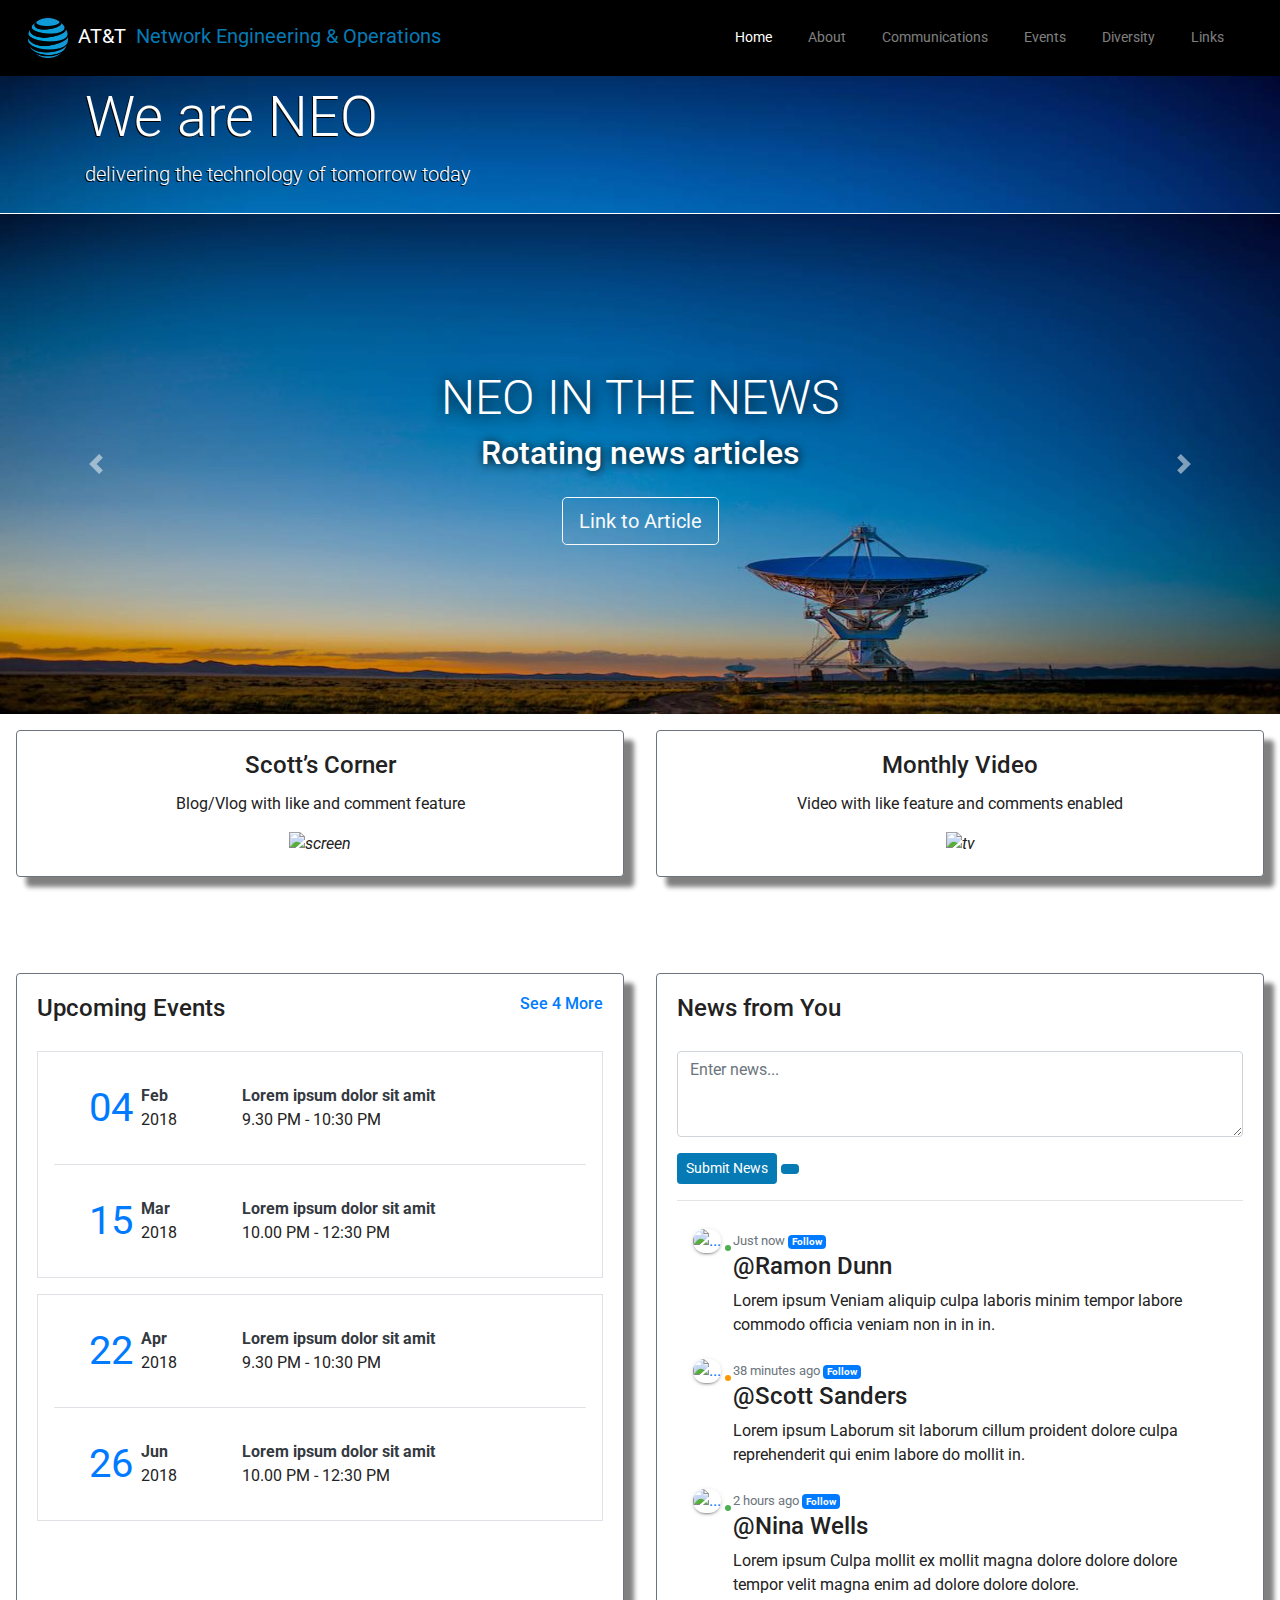
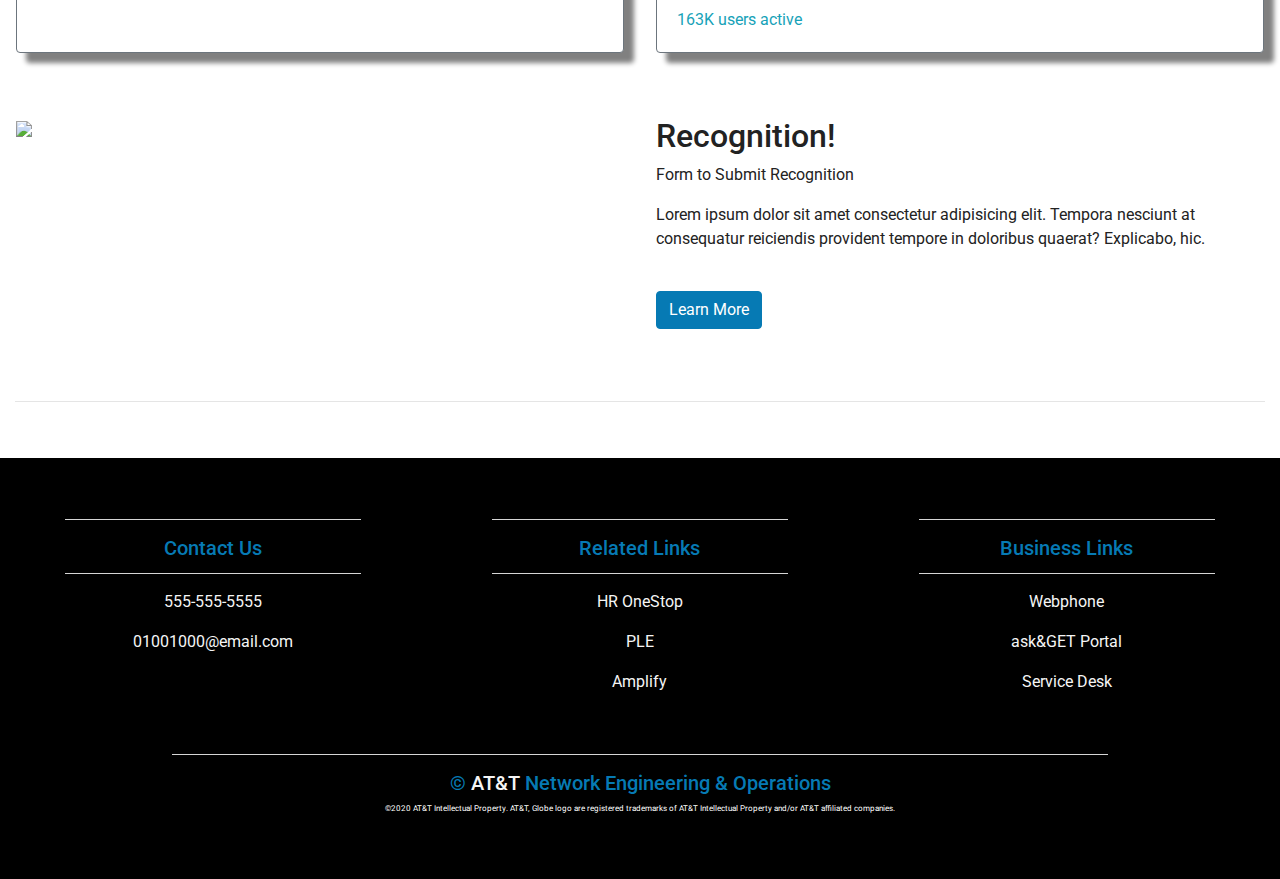
==== index.html @ b3b74c5e "added discliamer" ====
<!DOCTYPE html>
<html lang="en">
  <head>
    <meta charset="utf-8" />
    <meta name="viewport" content="width=device-width, initial-scale=1" />
    <title>AT&T NEO</title>
    <link
      rel="stylesheet"
      href="https://maxcdn.bootstrapcdn.com/bootstrap/4.0.0/css/bootstrap.min.css"
    />
    <script src="https://ajax.googleapis.com/ajax/libs/jquery/3.3.1/jquery.min.js"></script>
    <script src="https://cdnjs.cloudflare.com/ajax/libs/popper.js/1.12.9/umd/popper.min.js"></script>
    <script src="https://maxcdn.bootstrapcdn.com/bootstrap/4.0.0/js/bootstrap.min.js"></script>
    <script src="https://use.fontawesome.com/releases/v5.0.8/js/all.js"></script>
    <link href="style.css" rel="stylesheet" />
    <link rel="shortcut icon" href="img/attLogo.png" type="image/png" />
  </head>

  <body>
    <!-- Navigation -->
    <nav class="navbar navbar-expand-md navbar-dark navbar-default sticky-top">
      <div class="container-fluid">
        <a href="#" class="navbar-brand"
          ><img src="img/attLogo.png" width="40"
        /><span class="brand-name">AT&T</span><span class="navbar-header">Network Engineering & Operations</span></a>
        <button
          class="navbar-toggler"
          type="button"
          data-toggle="collapse"
          data-target="#navbarResponsive"
        >
          <span class="navbar-toggler-icon"></span>
        </button>
        <div class="collapse navbar-collapse" id="navbarResponsive">
          <ul class="navbar-nav ml-auto">
            <li class="nav-item active">
              <a class="nav-link" href="#">Home</a>
            </li>
            <li class="nav-item">
              <a class="nav-link" href="#">About</a>
            </li>
            <li class="nav-item">
              <a class="nav-link" href="#">Communications</a>
            </li>
            <li class="nav-item">
              <a class="nav-link" href="#">Events</a>
            </li>
            <li class="nav-item">
              <a class="nav-link" href="#">Diversity</a>
            </li>
            <li class="nav-item">
              <a class="nav-link" href="#">Links</a>
            </li>
          </ul>
        </div>
      </div>
    </nav>

    <!-- Jumbotron -->
    <div class="jumbotron header-main">
      <div class="container container-fluid">
        <h1 class="display-4 text-left">We are NEO</h1>
        <p class="lead text-left">delivering the technology of tomorrow today</p>
      </div>
    </div>

    <!--- Image Slider -->
    <div id="slides" class="carousel slide" data-ride="carousel">
      <div class="carousel-inner">
        <div class="carousel-item active">
          <img src="img/radio.jpeg" />
          <div class="carousel-caption">
            <h1 class="display-2">NEO in the News</h1>
            <h3>Rotating news articles</h3>
            <button type="button" class="btn btn-outline-light btn-lg">
              Link to Article
            </button>
          </div>
        </div>
        <div class="carousel-item">
          <img src="img/windGen.jpg" />
          <div class="carousel-caption">
            <h1 class="display-2">NEO in the News</h1>
            <h3>Rotating news articles</h3>
            <button type="button" class="btn btn-primary btn-lg">
              Link to Article
            </button>
          </div>
        </div>
        <div class="carousel-item">
          <img src="img/fiber.jpg" />
          <div class="carousel-caption">
            <h1 class="display-2">NEO in the News</h1>
            <h3>Rotating news articles</h3>
            <button type="button" class="btn btn-primary btn-lg">
              Link to Article
            </button>
          </div>
        </div>
        <div class="carousel-item">
          <img src="img/telcoPole.jpg" />
          <div class="carousel-caption">
            <h1 class="display-2">NEO in the News</h1>
            <h3>Rotating news articles</h3>
            <button type="button" class="btn btn-primary btn-lg">
              Link to Article
            </button>
          </div>
        </div>
      </div>
      <a class="carousel-control-prev" href="#slides" role="button" data-slide="prev">
        <span class="carousel-control-prev-icon" aria-hidden="true"></span>
        <span class="sr-only">Previous</span>
      </a>
      <a class="carousel-control-next" href="#slides" role="button" data-slide="next">
        <span class="carousel-control-next-icon" aria-hidden="true"></span>
        <span class="sr-only">Next</span>
      </a>
    </div>

    <!--- Two Column Section Scott/ Video-->
    <div class="container-fluid padding">
      <div class="row padding text-center">
        <div class="col-lg-6 ">
          <div class="card border-secondary">
            <div class="card-body">
              <h4 class="card-title">Scott’s Corner</h4>
              <p class="card-text">
                Blog/Vlog with like and comment feature
              </p>
              <i data-toggle="modal" data-target="#exampleModalScrollable"><img class="current_program"
                src="img/current_program.png" alt="screen" 
                ></i>
            </div>
          </div>

            <!-- Modal -->
            <div class="modal" id="exampleModalScrollable" tabindex="-1" role="dialog" aria-labelledby="exampleModalScrollableLabel" aria-hidden="true">
              <div class="modal-dialog modal-dialog-scrollable" role="document">
                <div class="modal-content">
                  <div class="modal-header">
                    <h5 class="modal-title" id="exampleModalCenteredLabel">Scott’s Corner</h5>
                    <button type="button" class="close" data-dismiss="modal" aria-label="Close">
                    <span aria-hidden="true">×</span>
                    </button>
                  </div>
                <div class="modal-body">
                  <div class="card">
                    <div class="card-body">
                      <h4 class="card-title">6/1/2020</h4>
                      <div class="embed-responsive embed-responsive-16by9">
                      <iframe class="embed-responsive-item" src="//www.youtube.com/embed/lqSwtr-R9wM" allowfullscreen></iframe>
                     </div>
                      <p class="card-text">Lorem ipsum dolor sit amet, consectetur adipisicing elit. Magnam, totam.</p>
                      <div class="modal-footer">
                        <i class="far fa-thumbs-up"></i>
                        <i class="far fa-comment"></i>
                        <span>Comments</span>
                      </div>
                    </div>
                  </div>
                  <br>
                  <div class="card">
                    <div class="card-body">
                      <h4 class="card-title">5/1/2020</h4>
                      <div class="embed-responsive embed-responsive-16by9">
                        <iframe class="embed-responsive-item" src="//www.youtube.com/embed/9Ql4ukyWkZU" allowfullscreen></iframe>
                      </div>
                        <p class="card-text">Lorem ipsum dolor sit amet, consectetur adipisicing elit. Magnam, totam.</p>
                      <div class="modal-footer">
                        <i class="far fa-thumbs-up"></i>
                        <i class="far fa-comment"></i>
                        <span>Comments</span>
                      </div>
                    </div>
                  </div>
                  <br>
                  <div class="card">
                    <div class="card-body">
                      <h4 class="card-title">4/1/2020</h4>
                      <div class="embed-responsive embed-responsive-16by9">
                        <iframe class="embed-responsive-item" src="//www.youtube.com/embed/0IaFMdt8-wA" allowfullscreen></iframe>
                      </div>
                      <p class="card-text">Lorem ipsum dolor sit amet, consectetur adipisicing elit. Magnam, totam.</p>
                      <div class="modal-footer">
                        <i class="far fa-thumbs-up"></i>
                        <i class="far fa-comment"></i>
                        <span>Comments</span>
                      </div>
                    </div>
                  </div>
                </div>
                <div class="modal-footer">
                  <i class="fas fa-archive"></i>
                  <span>archive</span>
                  <i class="far fa-window-close" data-dismiss="modal"></i>
                  <span>close</span>
                </div>
              </div>
            </div>
          </div>
        </div>

        <div class="col-lg-6 ">
          <div class="card border-secondary">
            <div class="card-body">
              <h4 class="card-title">Monthly Video</h4>
              <p class="card-text">
                Video with like feature and comments enabled
              </p>
              <i data-toggle="modal" data-target="#exampleModal"><img   class="watch-tv" src="img/Watch_on_tv_icon.png" alt="tv"></i>
            </div>
          </div>

          <!-- Modal -->
          <div class="modal" id="exampleModal" tabindex="-1" role="dialog" aria-labelledby="exampleModalLabel" aria-hidden="true">
            <div class="modal-dialog" role="document">
              <div class="modal-content">
                  <div class="modal-header">
                    <h5 class="modal-title" id="exampleModalLabel">Monthly Video</h5>
                    <button type="button" class="close" data-dismiss="modal" aria-label="Close">
                      <span aria-hidden="true">×</span>
                    </button>
                  </div>
                  <div class="modal-body">
                    <div class="card">
                      <div class="card-body">
                        <h4 class="card-title">6/1/2020</h4>
                        <div class="embed-responsive embed-responsive-16by9">
                            <iframe class="embed-responsive-item" src="//www.youtube.com/embed/0IaFMdt8-wA" allowfullscreen></iframe>
                        </div>
                          <p class="card-text">Lorem ipsum dolor sit amet, consectetur adipisicing elit. Magnam, totam.</p>
                        <div class="modal-footer">
                            <i class="far fa-thumbs-up"></i>
                            <i class="far fa-comment"></i>
                            <span>Comments</span>
                        </div>
                      </div>
                    </div>
                  </div>
                  <div class="modal-footer">
                    <i class="fas fa-archive"></i>
                    <span>archive</span>
                    <i class="far fa-window-close"  data-dismiss="modal"></i>
                    <span>close</span>
                  </div>
                </div>
              </div>
            </div>
          </div>
        </div>
    </div>

    <!-- Two Column Section Events/ News  -->
    <div class="container-fluid padding">
      <div class="row ">

        <div class="col-md-6 grid-margin-md stretch-card d-flex_">
            <div class="card border-secondary h-100">
              <div class="card-body">
                <div class="d-flex justify-content-between mb-3">
                    <h4 class="card-title">Upcoming Events</h4>
                    <h6><a href="#" class="text-primary">See 4 More</a></h6>
                </div>
                <div class="border p-3 mb-3">
                  <div class="border-bottom pb-3">
                    <div class="row">
                        <div class="col-sm-4 border-right-lg border-right-md-0">
                          <div class="d-flex justify-content-center align-items-center">
                            <h1 class="mb-0 mr-2 text-primary font-weight-normal">04</h1>
                              <div>
                                <p class="font-weight-bold mb-0 text-dark">Feb</p>
                                <p class="mb-0">2018</p>
                              </div>
                          </div>
                        </div>
                        <div class="col-sm-8 pl-3">
                          <p class="text-dark font-weight-bold mb-0">Lorem ipsum dolor sit amit</p>
                          <p class="mb-0">9.30 PM - 10:30 PM</p>
                        </div>
                      </div>
                  </div>
                  <div class="pt-3">
                      <div class="row">
                          <div class="col-sm-4 border-right-lg border-right-md-0">
                            <div class="d-flex justify-content-center align-items-center">
                              <h1 class="mb-0 mr-2 text-primary font-weight-normal">15</h1>
                                <div>
                                  <p class="font-weight-bold mb-0 text-dark">Mar</p>
                                  <p class="mb-0">2018</p>
                                </div>
                            </div>
                          </div>
                          <div class="col-sm-8 pl-3">
                            <p class="text-dark font-weight-bold mb-0">Lorem ipsum dolor sit amit</p>
                            <p class="mb-0">10.00 PM - 12:30 PM</p>
                          </div>
                        </div>
                    </div>

                    
                </div>
                <div class="border p-3">
                  <div class="border-bottom pb-3">
                    <div class="row">
                        <div class="col-sm-4 border-right-lg border-right-md-0">
                          <div class="d-flex justify-content-center align-items-center">
                            <h1 class="mb-0 mr-2 text-primary font-weight-normal">22</h1>
                              <div>
                                <p class="font-weight-bold mb-0 text-dark">Apr</p>
                                <p class="mb-0">2018</p>
                              </div>
                          </div>
                        </div>
                        <div class="col-sm-8 pl-3">
                          <p class="text-dark font-weight-bold mb-0">Lorem ipsum dolor sit amit</p>
                          <p class="mb-0">9.30 PM - 10:30 PM</p>
                        </div>
                      </div>
                  </div>
                  <div class="pt-3">
                      <div class="row">
                          <div class="col-sm-4 border-right-lg border-right-md-0">
                            <div class="d-flex justify-content-center align-items-center">
                              <h1 class="mb-0 mr-2 text-primary font-weight-normal">26</h1>
                                <div>
                                  <p class="font-weight-bold mb-0 text-dark">Jun</p>
                                  <p class="mb-0">2018</p>
                                </div>
                            </div>
                          </div>
                          <div class="col-sm-8 pl-3">
                            <p class="text-dark font-weight-bold mb-0">Lorem ipsum dolor sit amit</p>
                            <p class="mb-0">10.00 PM - 12:30 PM</p>
                          </div>
                        </div>
                    </div>
                </div>
              </div>
            </div>
        </div>

        <div class="col-md-6 grid-margin-md stretch-card d-flex_">
          <div class="card border-secondary h-100">
            <div class="panel-heading">
              
            </div>
            <div class="card-body">
              <div class="d-flex justify-content-between mb-3">
                <h4 class="card-title">News from You</h4>
              </div>
              <div class="form-group">
                <textarea class="form-control" placeholder="Enter news..." rows="3"></textarea>
              </div>
              <a href="javascript:void(0)" class="btn btn-primary btn-sm pull-right waves-effect waves-light">Submit News</a>
              <a href="javascript:void(0)" class="btn btn-primary btn-sm pull-right waves-effect waves-light">
                <i class="fas fa-upload"></i>
                </a>
              <div class="clearfix"></div>
              <hr class="margin-bottom-10">
              <ul class="list-group list-group-dividered list-group-full">
                <li class="list-group-item">
                  <div class="media">
                    <div class="media-left">
                      <a class="avatar avatar-online" href="javascript:void(0)">
                        <img src="https://bootdey.com/img/Content/avatar/avatar1.png" alt="...">
                        <i></i>
                      </a>
                    </div>
                    <div class="media-body">
                      <small class="text-muted pull-right">Just now <span class="badge badge-primary badge-follow">Follow</span></small>
                      <h4 class="media-heading">@Ramon Dunn</h4>
                      
                      <div>Lorem ipsum Veniam aliquip culpa laboris minim tempor labore
                        commodo officia veniam non in in in.</div>
                    </div>
                  </div>
                </li>
                <li class="list-group-item">
                  <div class="media">
                    <div class="media-left">
                      <a class="avatar avatar-busy" href="javascript:void(0)">
                        <img src="https://bootdey.com/img/Content/avatar/avatar2.png" alt="...">
                        <i></i>
                      </a>
                    </div>
                    <div class="media-body">
                      <small class="text-muted pull-right">38 minutes ago <span class="badge badge-primary badge-follow">Follow</span></small>
                      <h4 class="media-heading">@Scott Sanders</h4>
                      <div>Lorem ipsum Laborum sit laborum cillum proident dolore culpa
                        reprehenderit qui enim labore do mollit in.</div>
                    </div>
                  </div>
                </li>
                <li class="list-group-item">
                  <div class="media">
                    <div class="media-left">
                      <a class="avatar avatar-online" href="javascript:void(0)">
                        <img src="https://bootdey.com/img/Content/avatar/avatar3.png" alt="...">
                        <i></i>
                      </a>
                    </div>
                    <div class="media-body">
                      <small class="text-muted pull-right">2 hours ago <span class="badge badge-primary badge-follow">Follow</span></small>
                      <h4 class="media-heading">@Nina Wells</h4>
                      <div>Lorem ipsum Culpa mollit ex mollit magna dolore dolore dolore
                        tempor velit magna enim ad dolore dolore dolore.</div>
                    </div>
                  </div>
                </li>
              </ul>
              <span class="text-info">163K users active</span>
            </div>
          </div>
        </div>
      </div> 
    </div>

    <!--- Two Column Section Recognition -->
    <div class="container-fluid padding">
      <div class="row padding">
        <div class="col-lg-6">
          <img src="img/logo_bg_rec.png" class="img-fluid" />
        </div>
        <div class="col-lg-6">
          <h2>Recognition!</h2>
          <p>
            Form to Submit Recognition
          </p>
          <p>
            Lorem ipsum dolor sit amet consectetur adipisicing elit. Tempora
            nesciunt at consequatur reiciendis provident tempore in doloribus
            quaerat? Explicabo, hic.
          </p>
          <br />
          <a href="#" class="btn btn-primary">Learn More</a>
        </div>
      </div>
      <hr class="my-4">
    </div>

    <!--- Footer -->
    <footer>
      <div class="container-fluid padding">
        <div class="row text-center">
          <div class="col-md-4 ">
            <hr class="light" />
            <h5>Contact Us</h5>
            <hr class="light" />
            <p class="footer-links">555-555-5555</p>
            <p class="footer-links">01001000@email.com</p>
          </div>
          <div class="col-md-4 ">
            <hr class="light" />
            <h5>Related Links</h5>
            <hr class="light" />
            <p class="footer-links">HR OneStop</p>
            <p class="footer-links">PLE</p>
            <p class="footer-links">Amplify</p>
          </div>
          <div class="col-md-4 ">
            <hr class="light" />
            <h5>Business Links</h5>
            <hr class="light" />
            <p class="footer-links">Webphone</p>
            <p class="footer-links">ask&GET Portal</p>
            <p class="footer-links">Service Desk</p>
					</div>
					<div class="col-12">
						<hr class="light">
            <h5>&copy; <span class="footer-links">AT&T</span> Network Engineering & Operations</h5>
            <p class="disclaimer">&copy;2020 AT&T Intellectual Property. AT&T, Globe logo are registered trademarks of AT&T Intellectual Property and/or AT&T affiliated companies.</p>
					</div>
        </hr>
      </div>
    </footer>
  </body>
</html>
---- style.css ----
/* closest font to clearveiwATT */
@import url("https://fonts.googleapis.com/css2?family=Roboto:wght@400;500;700");

html,
body {
  height: 100%;
  width: 100%;
  font-family: "Roboto", Verdana, Geneva, Tahoma, sans-serif;
  color: #222222;
}

/* navbar style */
.navbar {
  padding: 0.8rem;
}

.navbar-nav li {
  padding-right: 20px;
}
.nav-link {
  font-size: 0.9em !important;
}

.brand-name {
  padding-left: 10px;
}

.navbar-header {
  color: #067ab4;
  padding-left: 10px;
}

.navbar-default {
  background-color: black;
}

/* carousel style */
.carousel-inner {
  position: relative;
  width: 100%;
  max-height: 600px;
  overflow: hidden;
}

.carousel-inner img {
  width: 100%;
  height: 100%;
}

.carousel-caption {
  /* centers caption on carousel */
  position: absolute;
  top: 50%;
  transform: translateY(-50%);
}

.carousel-caption h1 {
  font-size: 300%;
  text-transform: uppercase;
  text-shadow: 1px 1px 15px #000;
}

.carousel-caption h3 {
  font-size: 200%;
  font-weight: 500;
  text-shadow: 1px 1px 10px #000;
  padding-bottom: 1rem;
}

.carousel-item img {
  max-height: 500px;
}

.carousel-item img {
  filter: brightness(80%);
}

.btn-primary {
  background-color: #067ab4;
  border: 1px solid #067ab4;
}

.btn-primary:hover {
  background-color: #065278;
  border: 1px solid #065278;
}

.header-main {
  background-image: url("img/radio.jpeg");
  background-size: cover;
  min-width: 100%;
  color: white;
  text-shadow: -1px 1px 0 #000;
  border-bottom: 1px solid white;
  margin-bottom: 0;
}

/* jumbotron styles */
.jumbotron {
  padding: 0.5rem;
  border-radius: 0;
}

/* padding class styles */
.padding {
  padding-bottom: 2rem;
}

/* welcome class styles  */
.welcome {
  width: 75%;
  margin: 0 auto;
  padding-top: 2rem;
}

.welcome hr {
  border-top: 2px solid #b4b4b4;
  width: 95%;
  margin-top: 0.3rem;
  margin-bottom: 1rem;
}

/* icon styles */
.fa-microphone,
.fa-comment-alt,
.fa-youtube {
  color: #067ab4;
}

.fa-film {
  color: #563d7c;
}

.fa-users {
  color: #2163af;
}

.fa-microphone,
.fa-film,
.fa-users,
.fa-comment-alt,
.fa-youtube {
  font-size: 4em;
  margin: 1rem;
}

/* emoji section */
.fun {
  width: 100%;
  margin-bottom: 2rem;
}
.gif {
  max-width: 100%;
}

.card {
  box-shadow: 10px 10px 5px grey;
}

/* Connect section styles */
.social a {
  font-size: 4.5em;
  padding: 3rem;
}

.fa-facebook,
.fa-comment,
.fa-thumbs-up {
  color: #3b5998;
}

.fa-twitter {
  color: #00aced;
}

.fa-google {
  color: #dd4b39;
}

.fa-instagram,
.fa-archive {
  color: #517fa4;
}

.fa-window-close {
  color: #bb0000;
}

.current_program:hover,
.watch-tv:hover {
  filter: invert(50%);
  cursor: pointer;
}

.fa-archive:hover,
.fa-window-close:hover,
.fa-comment:hover,
.fa-thumbs-up:hover,
.fa-heart:hover,
.fa-facebook:hover,
.fa-twitter:hover,
.fa-google:hover,
.fa-instagram:hover,
.fa-youtube:hover,
.fa-comment-alt:hover {
  color: #d5d5d5;
  cursor: pointer;
}

.badge-follow:hover {
  color: #067ab4;
  background-color: #d5d5d5;
  cursor: pointer;
}

/* footer styles */
footer {
  background-color: #000000;
  color: #067ab4;
  padding-top: 2rem;
}

.footer-links {
  color: whitesmoke;
}

.footer-links:hover {
  color: #067ab4;
  cursor: pointer;
}

hr.light {
  border-top: 1px solid #d5d5d5;
  width: 75%;
  margin-top: 0.8rem;
  margin-bottom: 1rem;
}

footer a {
  color: #d5d5d5;
}

.disclaimer {
  font-size: 0.5em;
  color: white;
}

hr.light-100 {
  border-top: 1px solid #d5d5d5;
  width: 100%;
  margin-top: 0.8rem;
  margin-bottom: 1rem;
}

.avatar {
  position: relative;
  display: inline-block;
  width: 40px;
  white-space: nowrap;
  border-radius: 1000px;
  vertical-align: bottom;
}

.avatar i {
  position: absolute;
  right: 0;
  bottom: 0;
  width: 10px;
  height: 10px;
  border: 2px solid #fff;
  border-radius: 100%;
}

.avatar img {
  width: 100%;
  max-width: 100%;
  height: auto;
  border: 0 none;
  border-radius: 1000px;
  box-shadow: 0 2px 2px 0 rgba(0, 0, 0, 0.14), 0 3px 1px -2px rgba(0, 0, 0, 0.2),
    0 1px 5px 0 rgba(0, 0, 0, 0.12);
}

.avatar-online i {
  background-color: #4caf50;
}

.avatar-off i {
  background-color: #616161;
}

.avatar-busy i {
  background-color: #ff9800;
}

.avatar-away i {
  background-color: #f44336;
}

.avatar-100 {
  width: 100px;
}

.avatar-100 i {
  height: 20px;
  width: 20px;
}

.avatar-lg {
  width: 50px;
}

.avatar-lg i {
  height: 12px;
  width: 12px;
}

.avatar-sm {
  width: 30px;
}

.avatar-sm i {
  height: 8px;
  width: 8px;
}

.avatar-xs {
  width: 20px;
}

.avatar-xs i {
  height: 7px;
  width: 7px;
}

.list-group-item {
  position: relative;
  display: block;
  padding: 10px 15px;
  margin-bottom: -1px;
  background-color: #fff;
  border: 1px solid transparent;
}

/*---Media Queries --*/
@media (max-width: 992px) {
  .social a {
    font-size: 4em;
    padding: 2rem;
  }
}
@media (max-width: 768px) {
  .carousel-caption {
    top: 45%;
  }

  .carousel-caption h1 {
    font-size: 120%;
  }

  .carousel-caption h3 {
    font-size: 100%;
    font-weight: 400;
    padding-bottom: 0.2rem;
  }
  .carousel-caption .btn {
    font-size: 95%;
    padding: 8px 14px;
  }

  .display-4 {
    font-size: 200%;
  }
  .social a {
    font-size: 2.5em;
    padding: 1.2rem;
  }
}
@media (max-width: 576px) {
  .navbar-header {
    display: none;
  }

  .carousel-caption {
    top: 40%;
  }

  .carousel-caption h1 {
    font-size: 90%;
  }

  .carousel-caption h3 {
    font-size: 90%;
  }
  .carousel-caption .btn {
    font-size: 70%;
    padding: 4px 8px;
  }

  .carousel-indicators {
    display: none;
  }

  .display-4 {
    font-size: 160%;
  }
  .social a {
    font-size: 2em;
    padding: 0.7rem;
  }
}

/*---Firefox Bug Fix --*/
.carousel-item {
  transition: -webkit-transform 0.5s ease;
  transition: transform 0.5s ease;
  transition: transform 0.5s ease, -webkit-transform 0.5s ease;
  -webkit-backface-visibility: visible;
  backface-visibility: visible;
}
/*--- Fixed Background Image --*/
figure {
  position: relative;
  width: 100%;
  height: 60%;
  margin: 0 !important;
}
.fixed-wrap {
  clip: rect(0, auto, auto, 0);
  position: absolute;
  top: 0;
  left: 0;
  width: 100%;
  height: 100%;
}
#fixed {
  background-image: url("img/corpHq.jpg");
  position: fixed;
  display: block;
  top: 0;
  left: 0;
  width: 100%;
  height: 100%;
  background-size: cover;
  background-position: center center;
  -webkit-transform: translateZ(0);
  transform: translateZ(0);
  will-change: transform;
}
/*--- Bootstrap Padding Fix --*/
[class*="col-"] {
  padding: 1rem;
}

/*
Extra small (xs) devices (portrait phones, less than 576px)
No media query since this is the default in Bootstrap

Small (sm) devices (landscape phones, 576px and up)
@media (min-width: 576px) { ... }

Medium (md) devices (tablets, 768px and up)
@media (min-width: 768px) { ... }

Large (lg) devices (desktops, 992px and up)
@media (min-width: 992px) { ... }

Extra (xl) large devices (large desktops, 1200px and up)
@media (min-width: 1200px) { ... }
*/
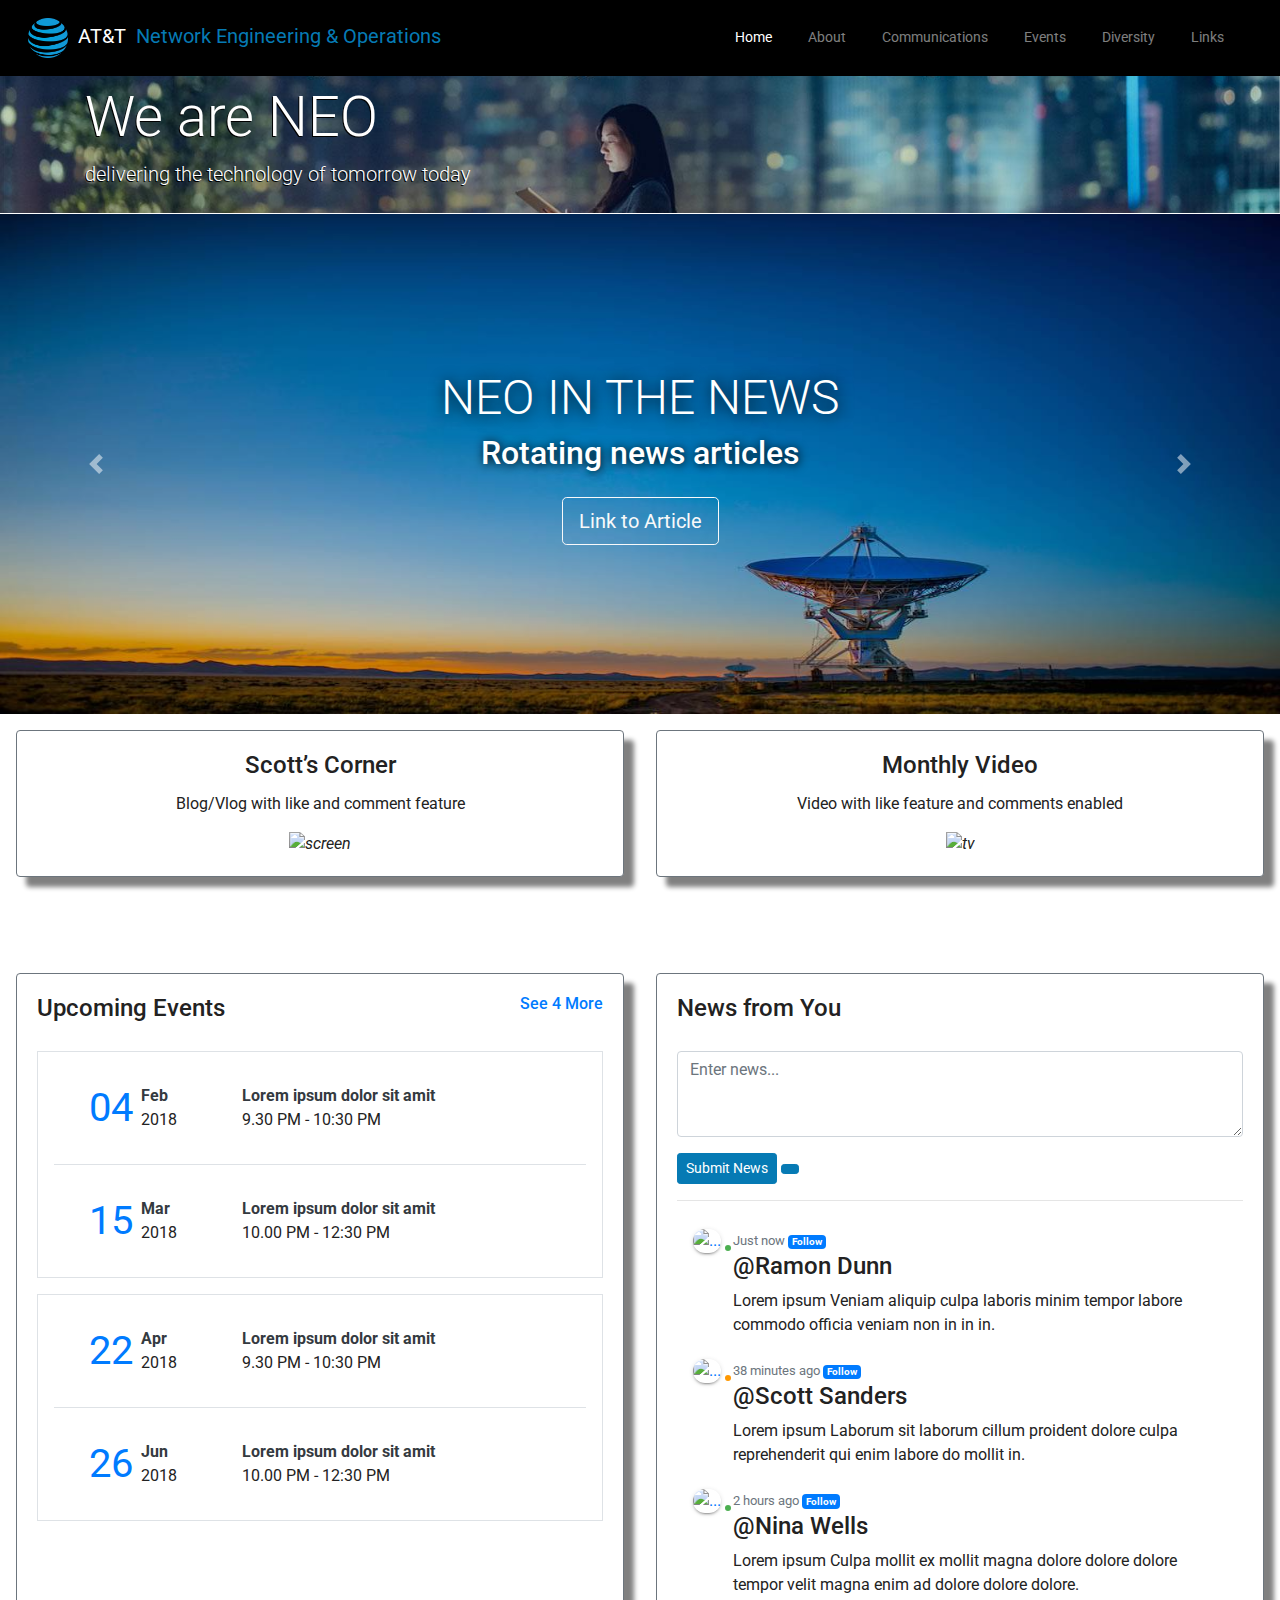
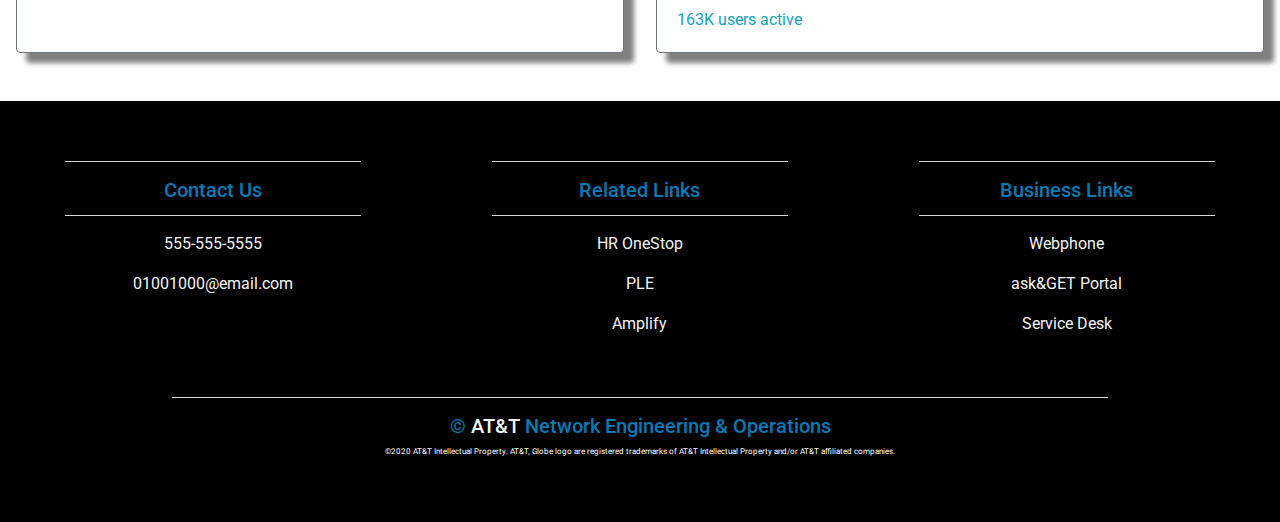
==== commit 192af9e5: "added old banner img" ====
--- a/index.html
+++ b/index.html
@@ -3,7 +3,7 @@
   <head>
     <meta charset="utf-8" />
     <meta name="viewport" content="width=device-width, initial-scale=1" />
-    <title>AT&T NEO</title>
+    <title>ANEO</title>
     <link
       rel="stylesheet"
       href="https://maxcdn.bootstrapcdn.com/bootstrap/4.0.0/css/bootstrap.min.css"
@@ -416,29 +416,6 @@
       </div> 
     </div>
 
-    <!--- Two Column Section Recognition -->
-    <div class="container-fluid padding">
-      <div class="row padding">
-        <div class="col-lg-6">
-          <img src="img/logo_bg_rec.png" class="img-fluid" />
-        </div>
-        <div class="col-lg-6">
-          <h2>Recognition!</h2>
-          <p>
-            Form to Submit Recognition
-          </p>
-          <p>
-            Lorem ipsum dolor sit amet consectetur adipisicing elit. Tempora
-            nesciunt at consequatur reiciendis provident tempore in doloribus
-            quaerat? Explicabo, hic.
-          </p>
-          <br />
-          <a href="#" class="btn btn-primary">Learn More</a>
-        </div>
-      </div>
-      <hr class="my-4">
-    </div>
-
     <!--- Footer -->
     <footer>
       <div class="container-fluid padding">
--- a/style.css
+++ b/style.css
@@ -86,7 +86,7 @@
 }
 
 .header-main {
-  background-image: url("img/radio.jpeg");
+  background-image: url("img/ato-banner.png");
   background-size: cover;
   min-width: 100%;
   color: white;
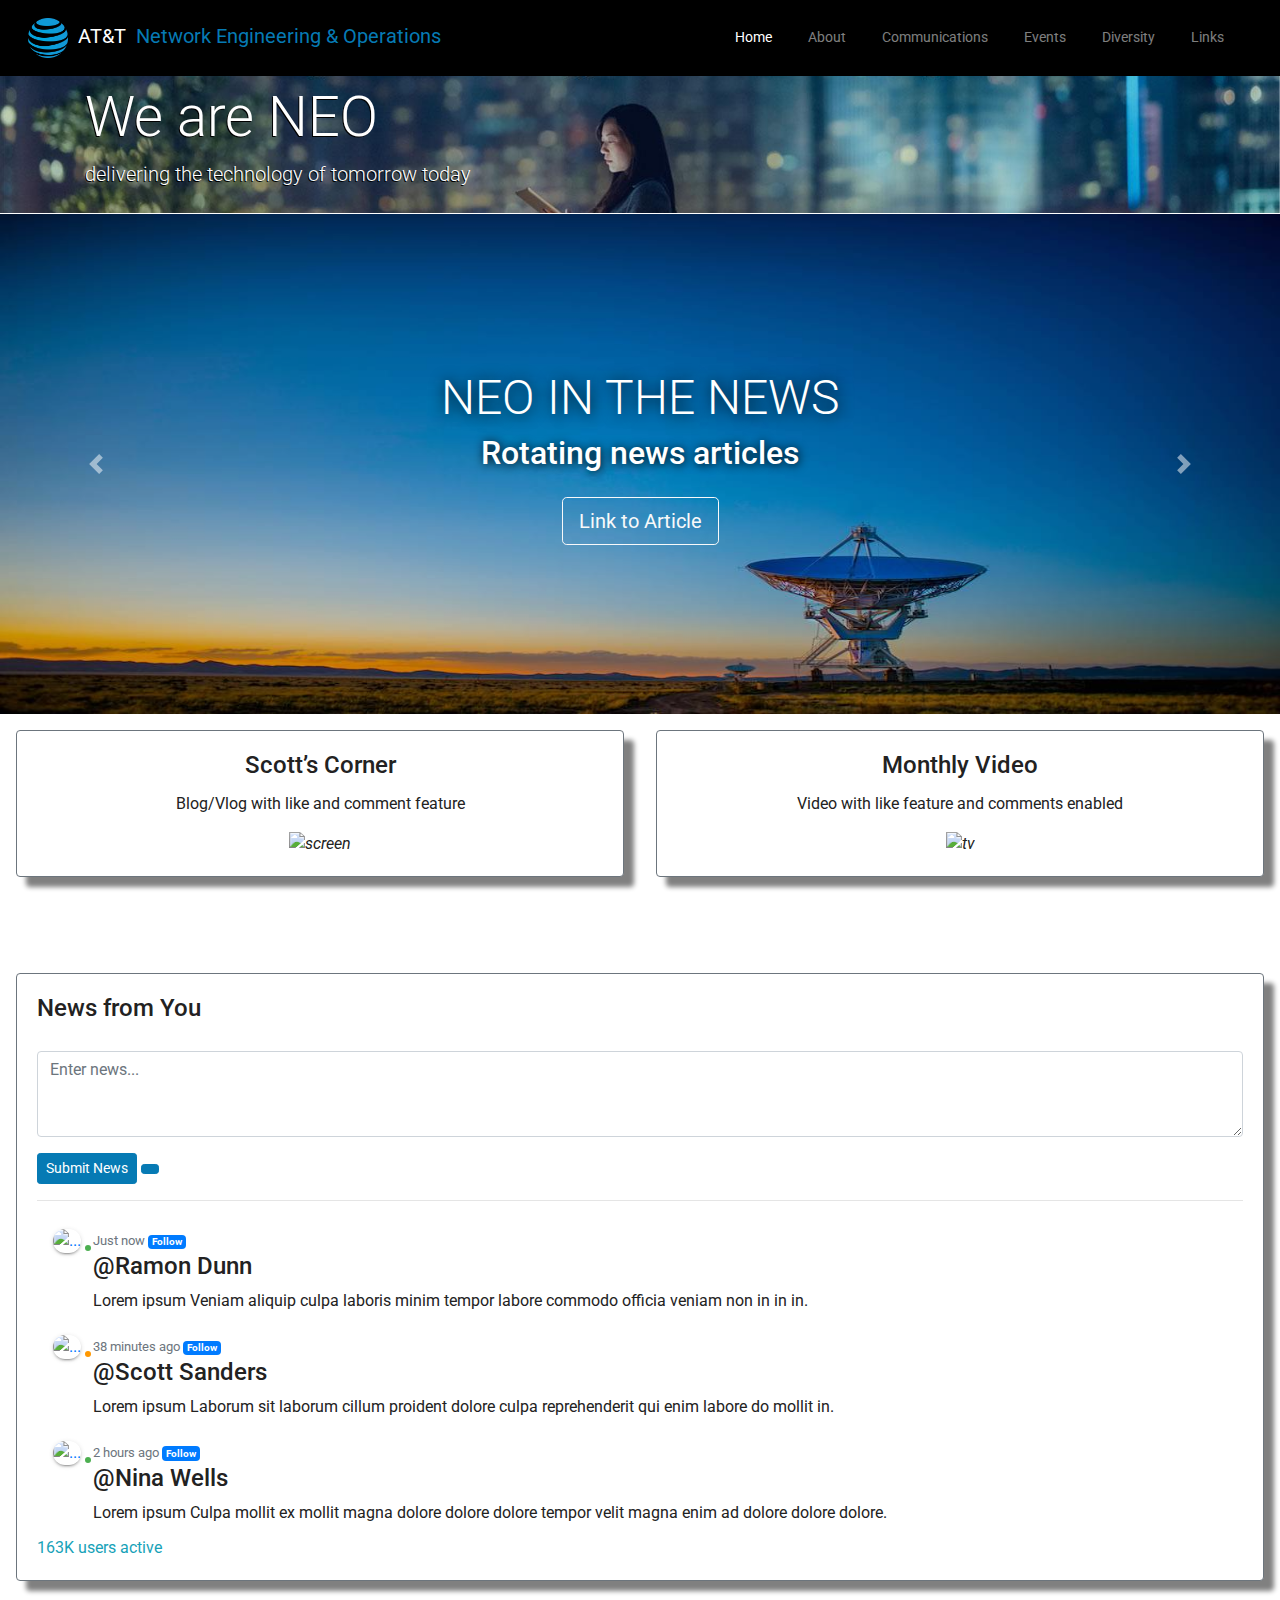
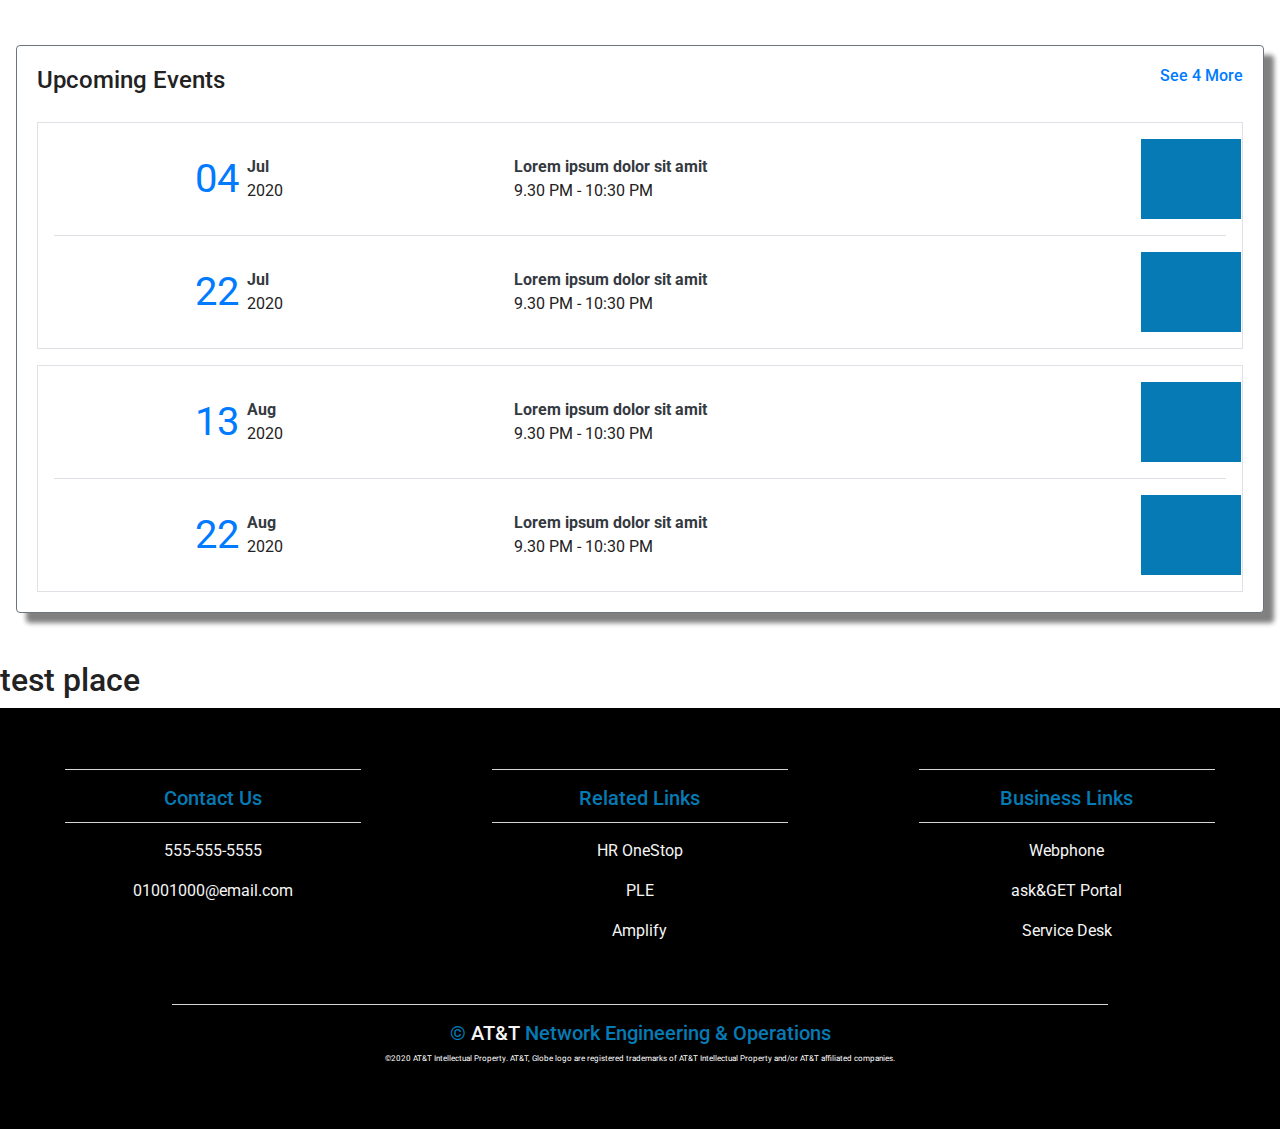
==== commit ef480ab0: "added events icon bar" ====
--- a/index.html
+++ b/index.html
@@ -251,96 +251,11 @@
         </div>
     </div>
 
-    <!-- Two Column Section Events/ News  -->
+    <!-- One Column Section News  -->
     <div class="container-fluid padding">
       <div class="row ">
 
-        <div class="col-md-6 grid-margin-md stretch-card d-flex_">
-            <div class="card border-secondary h-100">
-              <div class="card-body">
-                <div class="d-flex justify-content-between mb-3">
-                    <h4 class="card-title">Upcoming Events</h4>
-                    <h6><a href="#" class="text-primary">See 4 More</a></h6>
-                </div>
-                <div class="border p-3 mb-3">
-                  <div class="border-bottom pb-3">
-                    <div class="row">
-                        <div class="col-sm-4 border-right-lg border-right-md-0">
-                          <div class="d-flex justify-content-center align-items-center">
-                            <h1 class="mb-0 mr-2 text-primary font-weight-normal">04</h1>
-                              <div>
-                                <p class="font-weight-bold mb-0 text-dark">Feb</p>
-                                <p class="mb-0">2018</p>
-                              </div>
-                          </div>
-                        </div>
-                        <div class="col-sm-8 pl-3">
-                          <p class="text-dark font-weight-bold mb-0">Lorem ipsum dolor sit amit</p>
-                          <p class="mb-0">9.30 PM - 10:30 PM</p>
-                        </div>
-                      </div>
-                  </div>
-                  <div class="pt-3">
-                      <div class="row">
-                          <div class="col-sm-4 border-right-lg border-right-md-0">
-                            <div class="d-flex justify-content-center align-items-center">
-                              <h1 class="mb-0 mr-2 text-primary font-weight-normal">15</h1>
-                                <div>
-                                  <p class="font-weight-bold mb-0 text-dark">Mar</p>
-                                  <p class="mb-0">2018</p>
-                                </div>
-                            </div>
-                          </div>
-                          <div class="col-sm-8 pl-3">
-                            <p class="text-dark font-weight-bold mb-0">Lorem ipsum dolor sit amit</p>
-                            <p class="mb-0">10.00 PM - 12:30 PM</p>
-                          </div>
-                        </div>
-                    </div>
-
-                    
-                </div>
-                <div class="border p-3">
-                  <div class="border-bottom pb-3">
-                    <div class="row">
-                        <div class="col-sm-4 border-right-lg border-right-md-0">
-                          <div class="d-flex justify-content-center align-items-center">
-                            <h1 class="mb-0 mr-2 text-primary font-weight-normal">22</h1>
-                              <div>
-                                <p class="font-weight-bold mb-0 text-dark">Apr</p>
-                                <p class="mb-0">2018</p>
-                              </div>
-                          </div>
-                        </div>
-                        <div class="col-sm-8 pl-3">
-                          <p class="text-dark font-weight-bold mb-0">Lorem ipsum dolor sit amit</p>
-                          <p class="mb-0">9.30 PM - 10:30 PM</p>
-                        </div>
-                      </div>
-                  </div>
-                  <div class="pt-3">
-                      <div class="row">
-                          <div class="col-sm-4 border-right-lg border-right-md-0">
-                            <div class="d-flex justify-content-center align-items-center">
-                              <h1 class="mb-0 mr-2 text-primary font-weight-normal">26</h1>
-                                <div>
-                                  <p class="font-weight-bold mb-0 text-dark">Jun</p>
-                                  <p class="mb-0">2018</p>
-                                </div>
-                            </div>
-                          </div>
-                          <div class="col-sm-8 pl-3">
-                            <p class="text-dark font-weight-bold mb-0">Lorem ipsum dolor sit amit</p>
-                            <p class="mb-0">10.00 PM - 12:30 PM</p>
-                          </div>
-                        </div>
-                    </div>
-                </div>
-              </div>
-            </div>
-        </div>
-
-        <div class="col-md-6 grid-margin-md stretch-card d-flex_">
+        <div class="col-md-12 grid-margin-md stretch-card d-flex_">
           <div class="card border-secondary h-100">
             <div class="panel-heading">
               
@@ -416,6 +331,129 @@
       </div> 
     </div>
 
+    <!-- One Column Section Events  -->
+    <div class="container-fluid padding">
+      <div class="row ">
+
+        <div class="col-md-12 grid-margin-md stretch-card d-flex_">
+            <div class="card border-secondary h-100">
+              <div class="card-body">
+                <div class="d-flex justify-content-between mb-3">
+                    <h4 class="card-title">Upcoming Events</h4>
+                    <h6><a href="#" class="text-primary">See 4 More</a></h6>
+                </div>
+
+                <div class="border p-3 mb-3">
+                  <div class="border-bottom pb-3">
+                    <div class="row d-flex justify-content-between">
+                        <div class="col-sm-4 border-right-lg border-right-md-0">
+                          <div class="d-flex justify-content-center align-items-center">
+                            <h1 class="mb-0 mr-2 text-primary font-weight-normal">04</h1>
+                              <div>
+                                <p class="font-weight-bold mb-0 text-dark">Jul</p>
+                                <p class="mb-0">2020</p>
+                              </div>
+                          </div>
+                        </div>
+                        <div class="col-sm-6 pl-4">
+                          <p class="text-dark font-weight-bold mb-0">Lorem ipsum dolor sit amit</p>
+                          <p class="mb-0">9.30 PM - 10:30 PM</p>
+                        </div>
+                        <div class="icon-bar col-sm-1">
+                          <a href="#"><i class="fas fa-share-square"></i></a>
+                          <a href="#"><i class="far fa-calendar-alt"></i></a>
+                          <a href="#"><i class="fa fa-trash"></i></a>
+                        </div>
+                      </div>
+
+                      
+                  </div>
+
+
+                  <div class="pt-3">
+                    <div class="row d-flex justify-content-between">
+                      <div class="col-sm-4 border-right-lg border-right-md-0">
+                        <div class="d-flex justify-content-center align-items-center">
+                          <h1 class="mb-0 mr-2 text-primary font-weight-normal">22</h1>
+                            <div>
+                              <p class="font-weight-bold mb-0 text-dark">Jul</p>
+                              <p class="mb-0">2020</p>
+                            </div>
+                        </div>
+                      </div>
+                      <div class="col-sm-6 pl-4">
+                        <p class="text-dark font-weight-bold mb-0">Lorem ipsum dolor sit amit</p>
+                        <p class="mb-0">9.30 PM - 10:30 PM</p>
+                      </div>
+                      <div class="icon-bar col-sm-1">
+                        <a href="#"><i class="fas fa-share-square"></i></a>
+                        <a href="#"><i class="far fa-calendar-alt"></i></a>
+                        <a href="#"><i class="fa fa-trash"></i></a>
+                      </div>
+                    </div>
+                    </div>
+
+                    
+                </div>
+                <div class="border p-3">
+                  <div class="border-bottom pb-3">
+                    <div class="row d-flex justify-content-between">
+                      <div class="col-sm-4 border-right-lg border-right-md-0">
+                        <div class="d-flex justify-content-center align-items-center">
+                          <h1 class="mb-0 mr-2 text-primary font-weight-normal">13</h1>
+                            <div>
+                              <p class="font-weight-bold mb-0 text-dark">Aug</p>
+                              <p class="mb-0">2020</p>
+                            </div>
+                        </div>
+                      </div>
+                      <div class="col-sm-6 pl-4">
+                        <p class="text-dark font-weight-bold mb-0">Lorem ipsum dolor sit amit</p>
+                        <p class="mb-0">9.30 PM - 10:30 PM</p>
+                      </div>
+                      <div class="icon-bar col-sm-1">
+                        <a href="#"><i class="fas fa-share-square"></i></a>
+                        <a href="#"><i class="far fa-calendar-alt"></i></a>
+                        <a href="#"><i class="fa fa-trash"></i></a>
+                      </div>
+                    </div>
+                  </div>
+                  <div class="pt-3">
+                    <div class="row d-flex justify-content-between">
+                      <div class="col-sm-4 border-right-lg border-right-md-0">
+                        <div class="d-flex justify-content-center align-items-center">
+                          <h1 class="mb-0 mr-2 text-primary font-weight-normal">22</h1>
+                            <div>
+                              <p class="font-weight-bold mb-0 text-dark">Aug</p>
+                              <p class="mb-0">2020</p>
+                            </div>
+                        </div>
+                      </div>
+                      <div class="col-sm-6 pl-4">
+                        <p class="text-dark font-weight-bold mb-0">Lorem ipsum dolor sit amit</p>
+                        <p class="mb-0">9.30 PM - 10:30 PM</p>
+                      </div>
+                      <div class="icon-bar col-sm-1">
+                        <a href="#"><i class="fas fa-share-square"></i></a>
+                        <a href="#"><i class="far fa-calendar-alt"></i></a>
+                        <a href="#"><i class="fa fa-trash"></i></a>
+                      </div>
+                    </div>
+                    </div>
+                </div>
+              </div>
+              
+            </div>
+        </div>
+      </div> 
+    </div>
+
+    <h2>test place</h2>
+    
+    
+      
+    
+
     <!--- Footer -->
     <footer>
       <div class="container-fluid padding">
--- a/style.css
+++ b/style.css
@@ -342,6 +342,25 @@
   border: 1px solid transparent;
 }
 
+/* icon tool bar  */
+.icon-bar {
+  width: 100%;
+  background-color: #067ab4;
+}
+
+.icon-bar a {
+  display: block;
+  text-align: center;
+  padding: 5px;
+  transition: all 0.3s ease;
+  color: white;
+  font-size: 0.7em;
+}
+
+.icon-bar a:hover {
+  color: #065278;
+}
+
 /*---Media Queries --*/
 @media (max-width: 992px) {
   .social a {
@@ -407,6 +426,28 @@
   .social a {
     font-size: 2em;
     padding: 0.7rem;
+  }
+
+  .icon-bar {
+    width: 100%;
+    background-color: #067ab4;
+    overflow: auto;
+    display: flex;
+    justify-content: space-between;
+  }
+
+  .icon-bar a {
+    float: left;
+    text-align: center;
+    width: 20%;
+    padding: 2px;
+    transition: all 0.3s ease;
+    color: white;
+    font-size: 1em;
+  }
+
+  .icon-bar a:hover {
+    color: #065278;
   }
 }
 
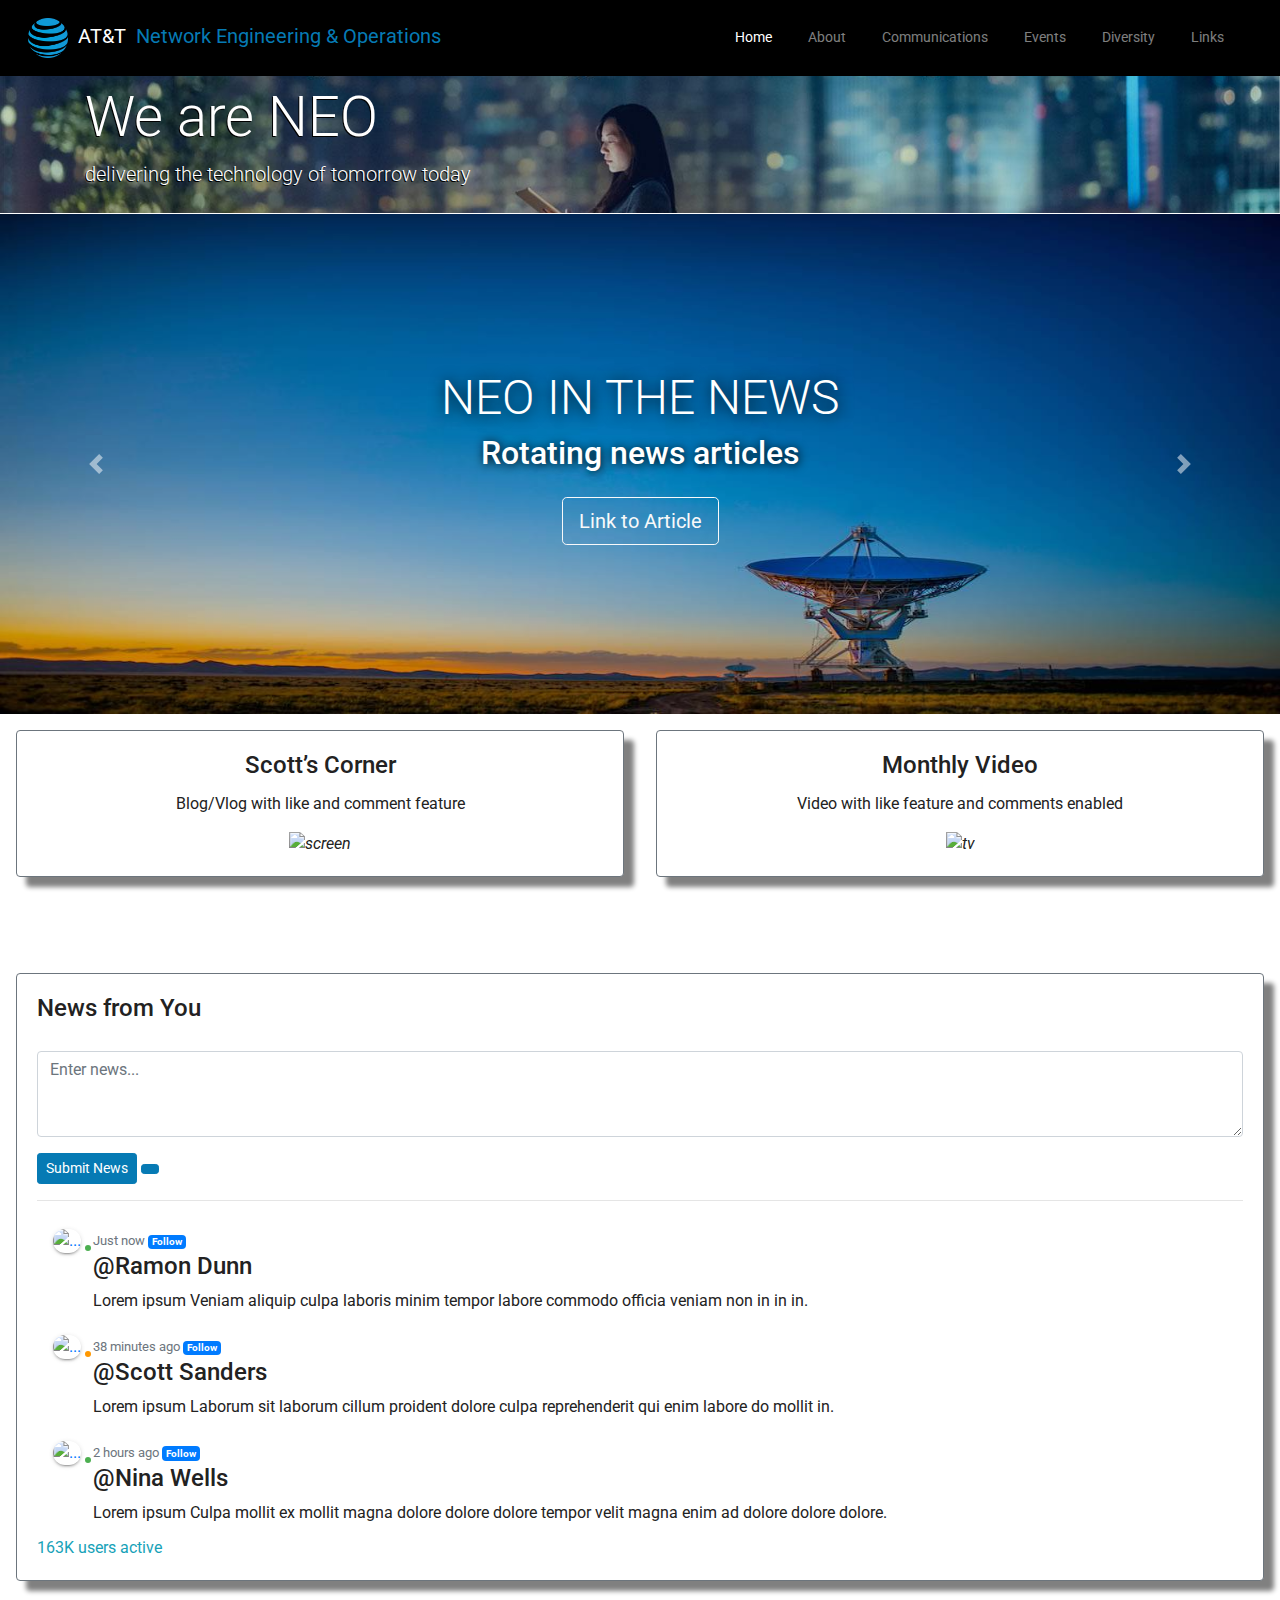
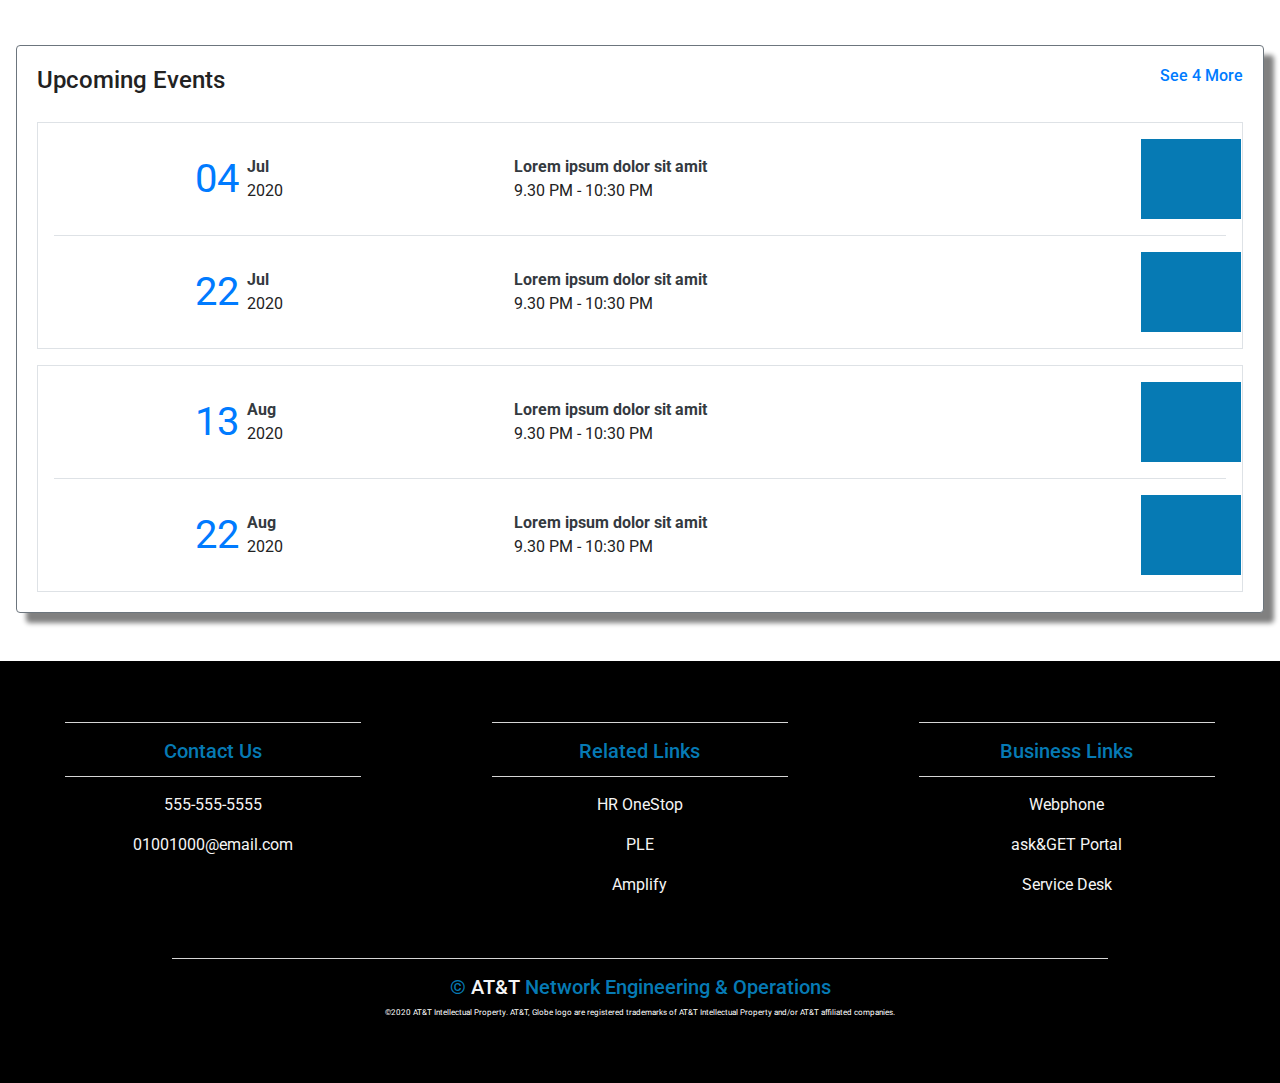
==== commit c5312807: "removed test space" ====
--- a/index.html
+++ b/index.html
@@ -448,12 +448,6 @@
       </div> 
     </div>
 
-    <h2>test place</h2>
-    
-    
-      
-    
-
     <!--- Footer -->
     <footer>
       <div class="container-fluid padding">
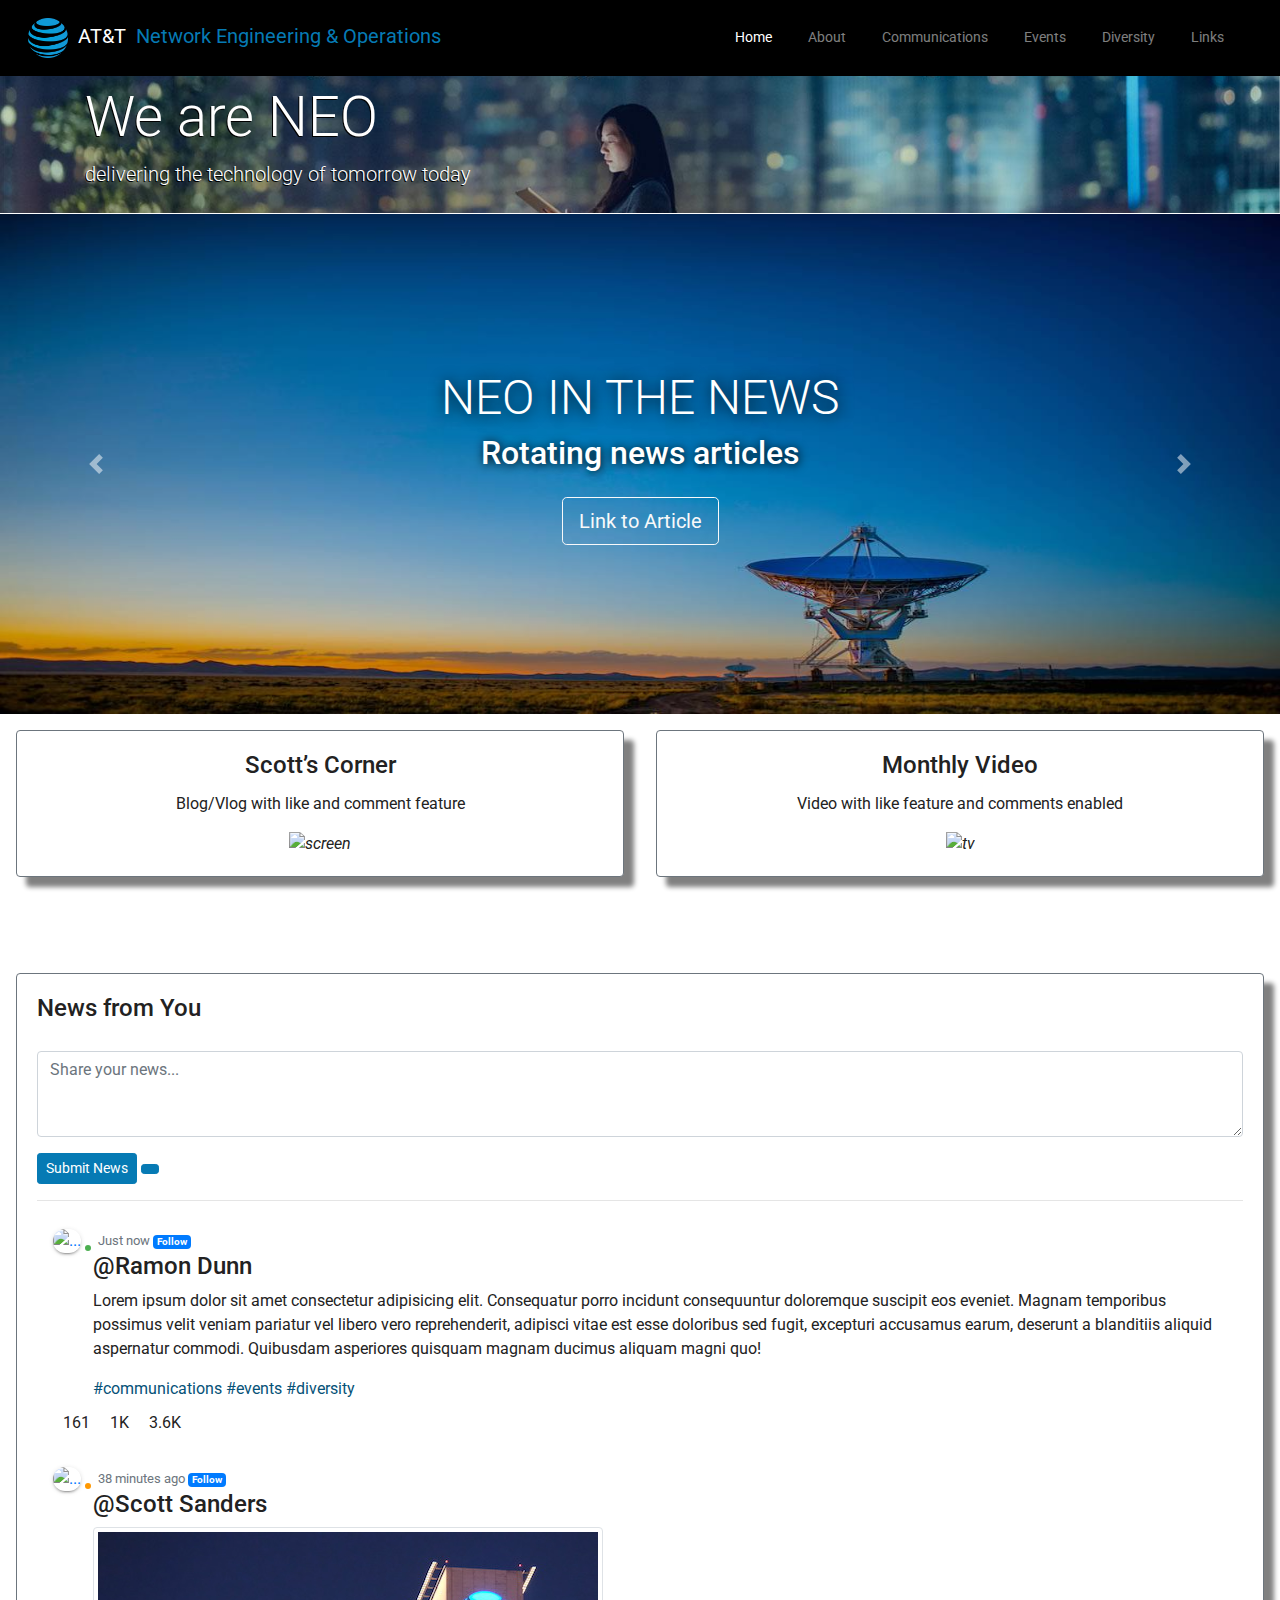
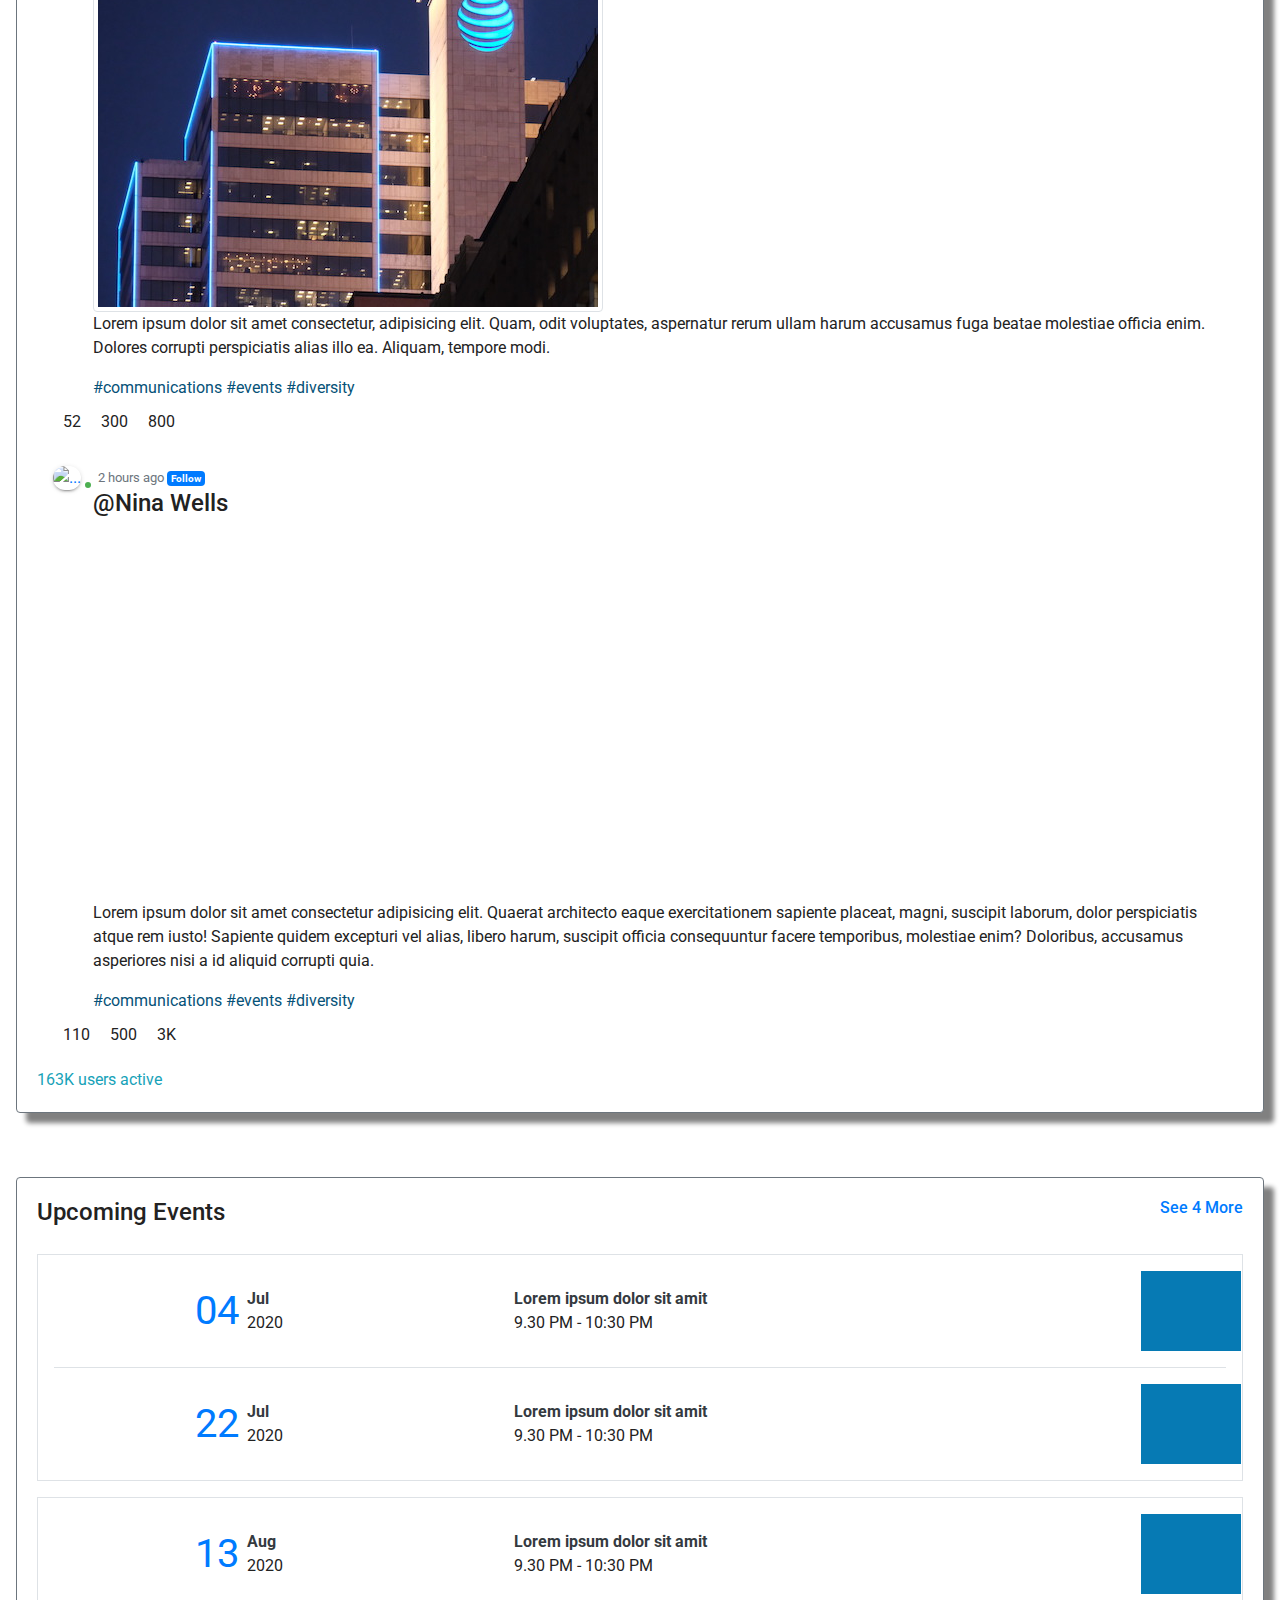
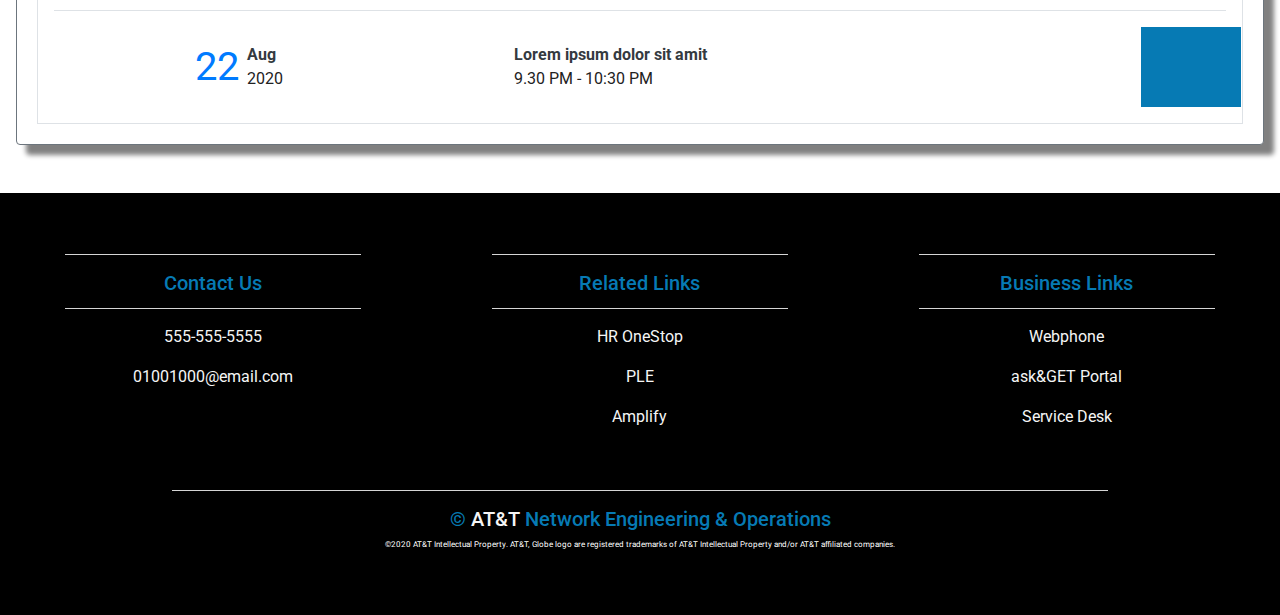
==== commit 7aed907c: "fixed news and events sections" ====
--- a/index.html
+++ b/index.html
@@ -265,7 +265,7 @@
                 <h4 class="card-title">News from You</h4>
               </div>
               <div class="form-group">
-                <textarea class="form-control" placeholder="Enter news..." rows="3"></textarea>
+                <textarea class="form-control" placeholder="Share your news..." rows="3"></textarea>
               </div>
               <a href="javascript:void(0)" class="btn btn-primary btn-sm pull-right waves-effect waves-light">Submit News</a>
               <a href="javascript:void(0)" class="btn btn-primary btn-sm pull-right waves-effect waves-light">
@@ -285,11 +285,14 @@
                     <div class="media-body">
                       <small class="text-muted pull-right">Just now <span class="badge badge-primary badge-follow">Follow</span></small>
                       <h4 class="media-heading">@Ramon Dunn</h4>
-                      
-                      <div>Lorem ipsum Veniam aliquip culpa laboris minim tempor labore
-                        commodo officia veniam non in in in.</div>
-                    </div>
-                  </div>
+                      <p>Lorem ipsum dolor sit amet consectetur adipisicing elit. Consequatur porro incidunt consequuntur doloremque suscipit eos eveniet. Magnam temporibus possimus velit veniam pariatur vel libero vero reprehenderit, adipisci vitae est esse doloribus sed fugit, excepturi accusamus earum, deserunt a blanditiis aliquid aspernatur commodi. Quibusdam asperiores quisquam magnam ducimus aliquam magni quo!</p><span class="news-mentions">#communications #events #diversity</span>
+                    </div>
+                  </div>
+                  <div class='news-icon-toolbar'>
+                    <div class='news-icon'><i class="far fa-comment"></i><span class="news-icon-numbers"> 161</span></div>
+                    <div class='news-icon'><i class="fas fa-share-alt"></i><span class="news-icon-numbers"> 1K</span> </div>
+                    <div class='news-icon'><i class="far fa-heart"></i><span class="news-icon-numbers"> 3.6K</span></div>
+                  </div>  
                 </li>
                 <li class="list-group-item">
                   <div class="media">
@@ -302,9 +305,14 @@
                     <div class="media-body">
                       <small class="text-muted pull-right">38 minutes ago <span class="badge badge-primary badge-follow">Follow</span></small>
                       <h4 class="media-heading">@Scott Sanders</h4>
-                      <div>Lorem ipsum Laborum sit laborum cillum proident dolore culpa
-                        reprehenderit qui enim labore do mollit in.</div>
-                    </div>
+                      <div class="news-image"><img class="img-thumbnail" src="img/corpHq.jpg" alt="Thumbnail image"></div>
+                      <p>Lorem ipsum dolor sit amet consectetur, adipisicing elit. Quam, odit voluptates, aspernatur rerum ullam harum accusamus fuga beatae molestiae officia enim. Dolores corrupti perspiciatis alias illo ea. Aliquam, tempore modi.</p><span class="news-mentions">#communications #events #diversity</span>
+                    </div>
+                  </div>
+                  <div class='news-icon-toolbar'>
+                    <div class='news-icon'><i class="far fa-comment"></i><span class="news-icon-numbers"> 52</span></div>
+                    <div class='news-icon'><i class="fas fa-share-alt"></i><span class="news-icon-numbers"> 300</span> </div>
+                    <div class='news-icon'><i class="far fa-heart"></i><span class="news-icon-numbers"> 800</span></div>
                   </div>
                 </li>
                 <li class="list-group-item">
@@ -318,9 +326,17 @@
                     <div class="media-body">
                       <small class="text-muted pull-right">2 hours ago <span class="badge badge-primary badge-follow">Follow</span></small>
                       <h4 class="media-heading">@Nina Wells</h4>
-                      <div>Lorem ipsum Culpa mollit ex mollit magna dolore dolore dolore
-                        tempor velit magna enim ad dolore dolore dolore.</div>
-                    </div>
+                      <div class="embed-responsive news-video embed-responsive-4by3">
+                        <iframe class="embed-responsive-item" src="//www.youtube.com/embed/lqSwtr-R9wM"></iframe>
+                      </div>
+                      <p>Lorem ipsum dolor sit amet consectetur adipisicing elit. Quaerat architecto eaque exercitationem sapiente placeat, magni, suscipit laborum, dolor perspiciatis atque rem iusto! Sapiente quidem excepturi vel alias, libero harum, suscipit officia consequuntur facere temporibus, molestiae enim? Doloribus, accusamus asperiores nisi a id aliquid corrupti quia.</p>
+                      <span class="news-mentions">#communications #events #diversity</span>
+                    </div>
+                  </div>
+                  <div class='news-icon-toolbar'>
+                    <div class='news-icon'><i class="far fa-comment"></i><span class="news-icon-numbers"> 110</span></div>
+                    <div class='news-icon'><i class="fas fa-share-alt"></i><span class="news-icon-numbers"> 500</span> </div>
+                    <div class='news-icon'><i class="far fa-heart"></i><span class="news-icon-numbers"> 3K</span></div>
                   </div>
                 </li>
               </ul>
@@ -355,6 +371,7 @@
                               </div>
                           </div>
                         </div>
+
                         <div class="col-sm-6 pl-4">
                           <p class="text-dark font-weight-bold mb-0">Lorem ipsum dolor sit amit</p>
                           <p class="mb-0">9.30 PM - 10:30 PM</p>
--- a/style.css
+++ b/style.css
@@ -163,10 +163,14 @@
   padding: 3rem;
 }
 
+.fa-heart,
+.fa-share-alt,
 .fa-facebook,
 .fa-comment,
 .fa-thumbs-up {
-  color: #3b5998;
+  color: #067ab4;
+  /* FB color */
+  /* color: #3b5998; */
 }
 
 .fa-twitter {
@@ -192,6 +196,9 @@
   cursor: pointer;
 }
 
+.news-mentions:hover,
+.fa-share-alt:hover,
+.fa-share-square:hover,
 .fa-archive:hover,
 .fa-window-close:hover,
 .fa-comment:hover,
@@ -213,6 +220,10 @@
   cursor: pointer;
 }
 
+.text-muted {
+  padding: 5px;
+}
+
 /* footer styles */
 footer {
   background-color: #000000;
@@ -361,6 +372,25 @@
   color: #065278;
 }
 
+/* Social Icons bar  */
+.news-icon-toolbar {
+  display: flex;
+  flex-direction: row;
+  justify-content: start;
+}
+
+.news-icon-toolbar div {
+  padding: 10px;
+}
+
+.news-video {
+  max-width: 500px;
+}
+
+.news-mentions {
+  color: #065278;
+}
+
 /*---Media Queries --*/
 @media (max-width: 992px) {
   .social a {
@@ -449,6 +479,10 @@
   .icon-bar a:hover {
     color: #065278;
   }
+
+  .news-icon-toolbar {
+    justify-content: space-between;
+  }
 }
 
 /*---Firefox Bug Fix --*/
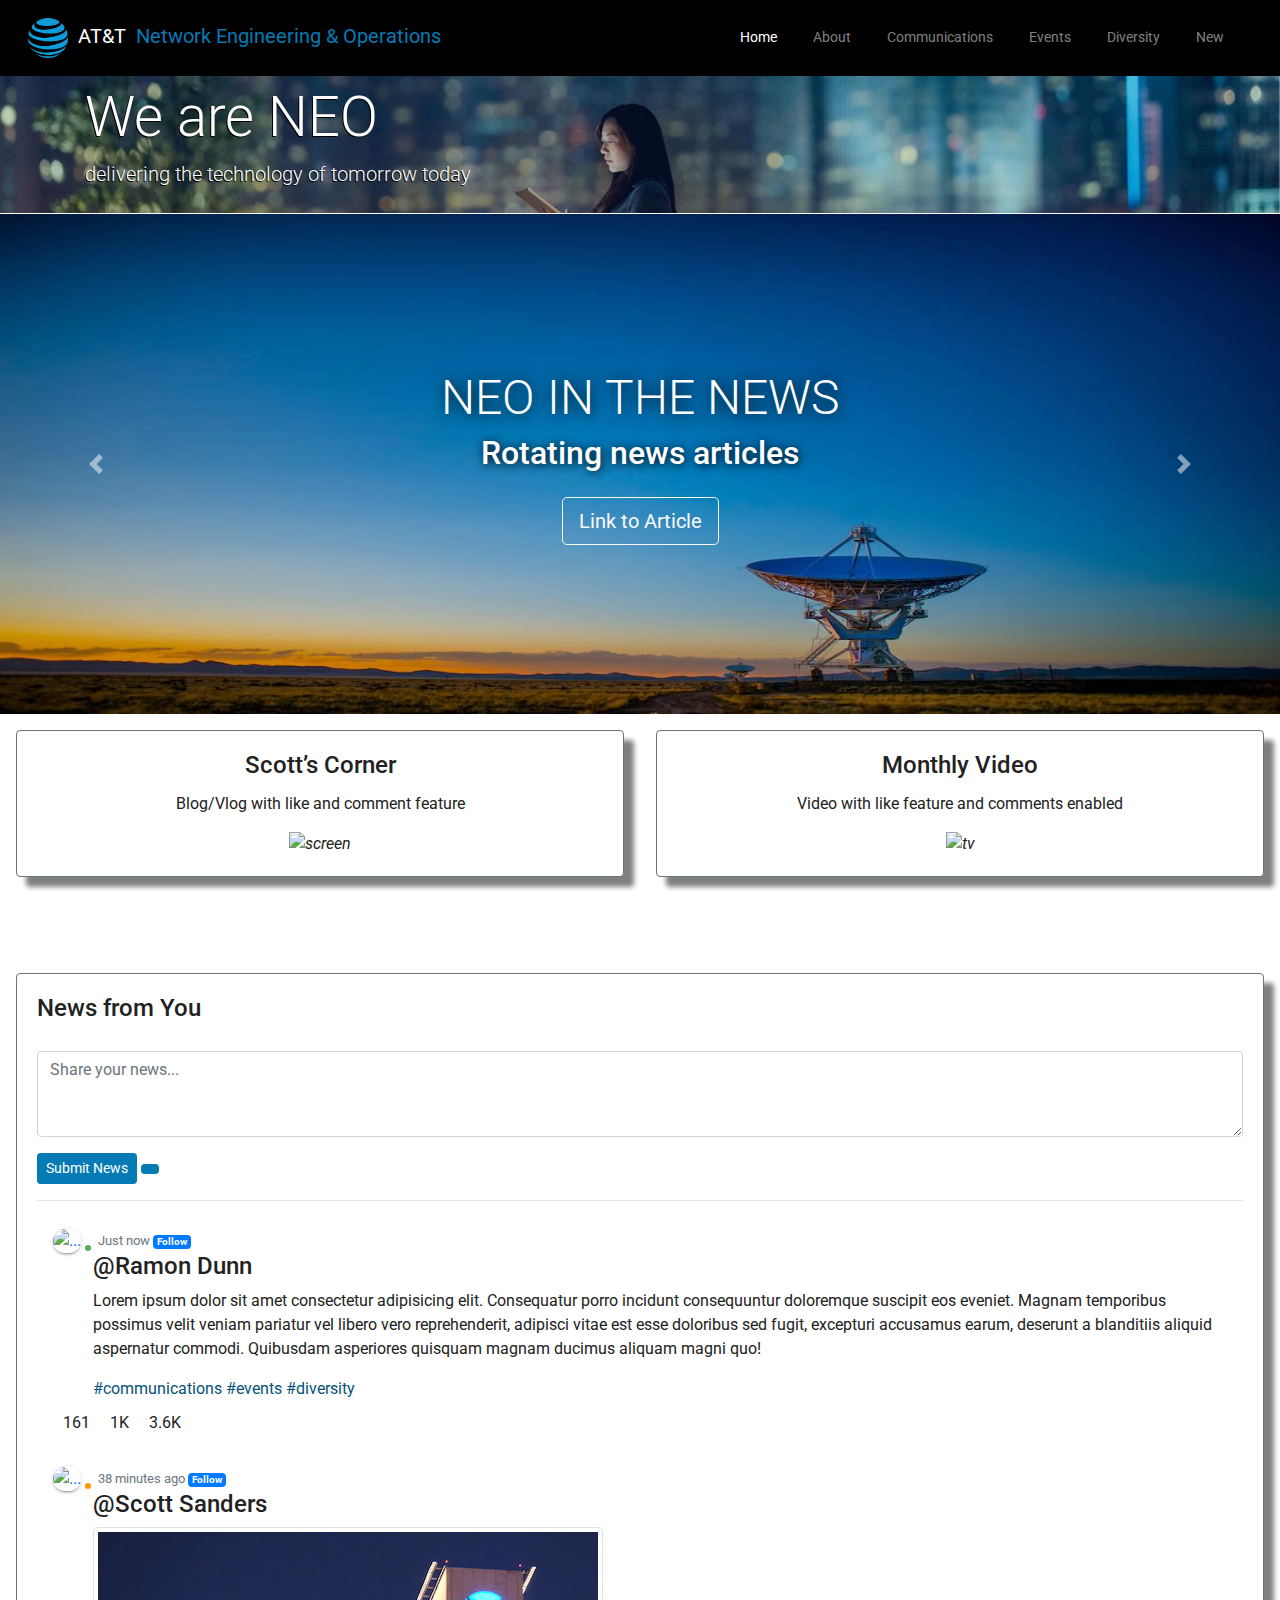
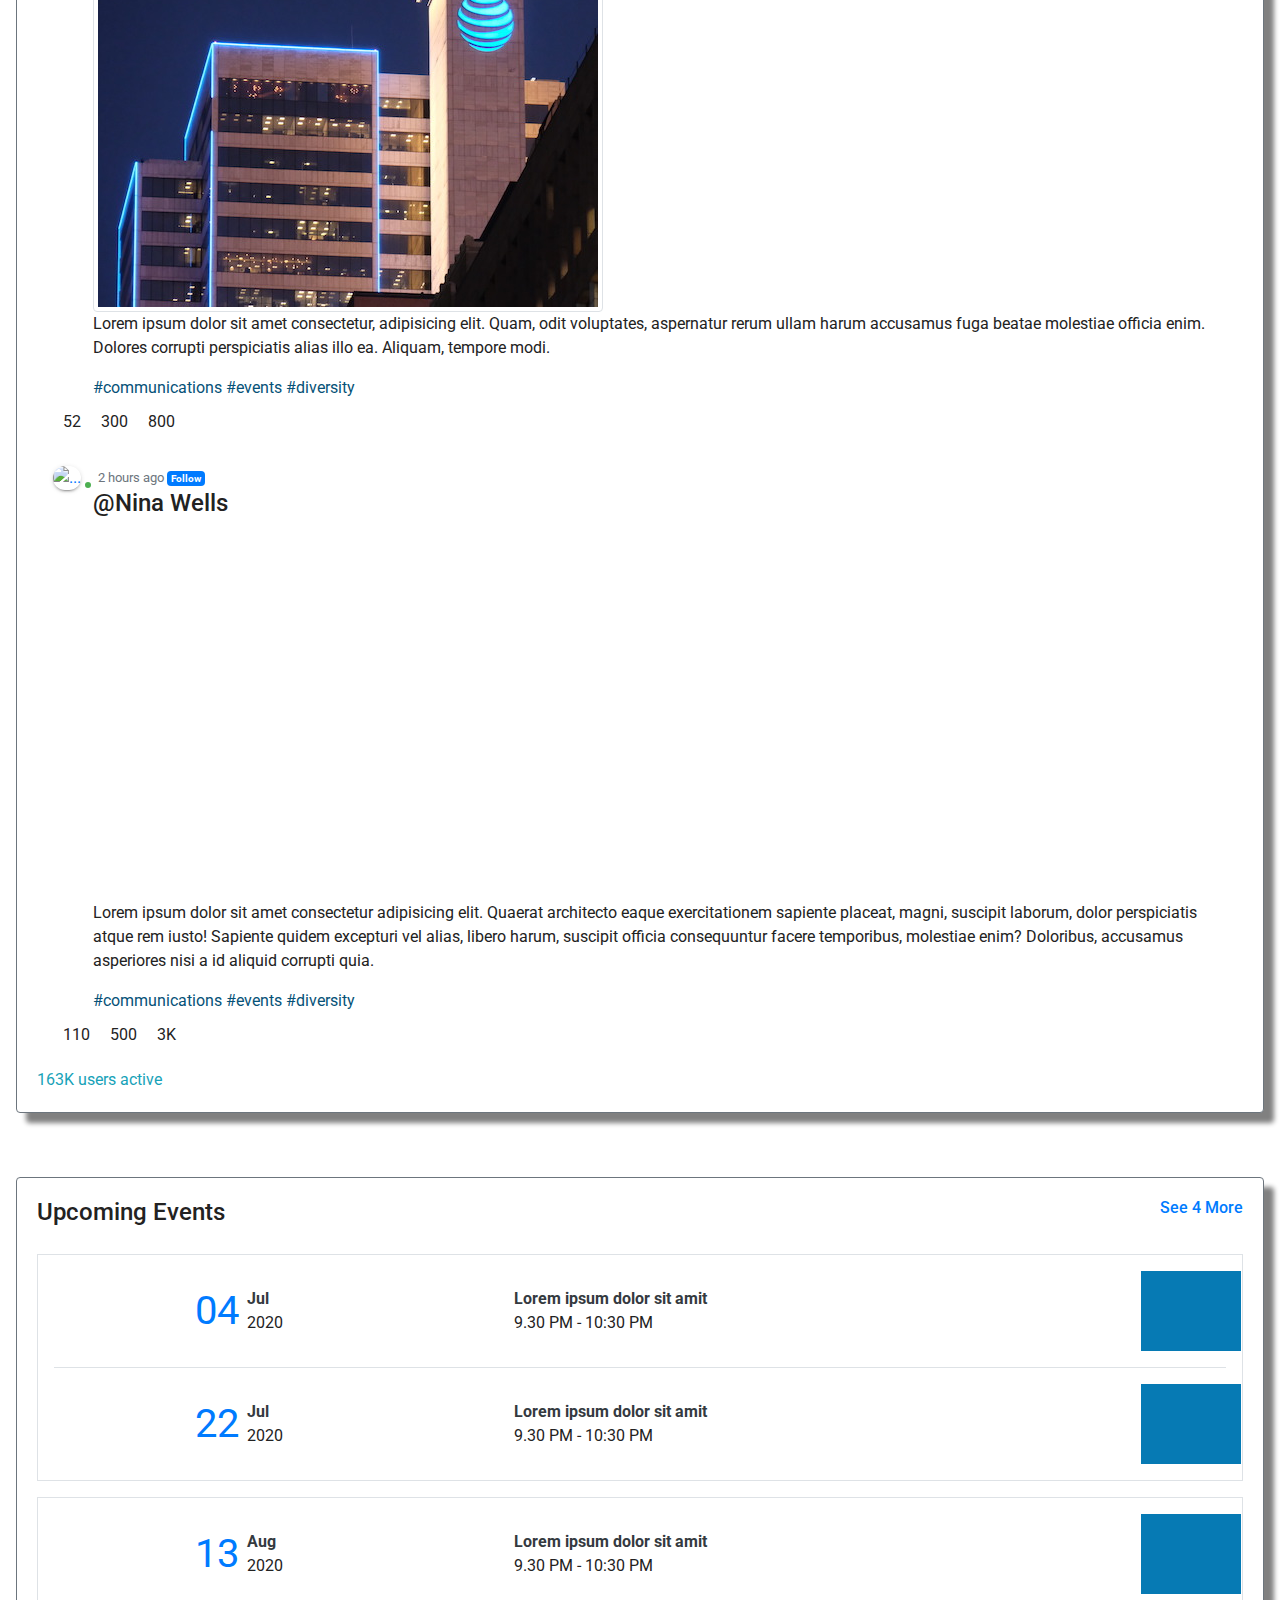
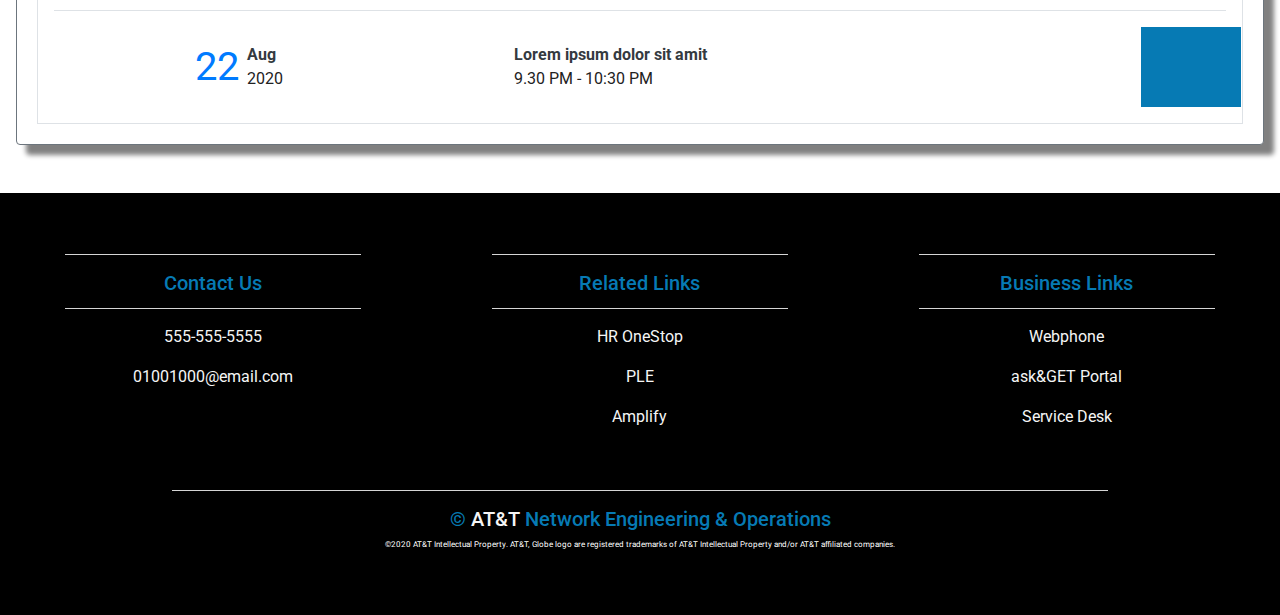
==== commit eb9d3a04: "intital commmit for v2.0" ====
--- a/index.html
+++ b/index.html
@@ -49,7 +49,7 @@
               <a class="nav-link" href="#">Diversity</a>
             </li>
             <li class="nav-item">
-              <a class="nav-link" href="#">Links</a>
+              <a class="nav-link" href="new.html">New</a>
             </li>
           </ul>
         </div>
@@ -371,7 +371,6 @@
                               </div>
                           </div>
                         </div>
-
                         <div class="col-sm-6 pl-4">
                           <p class="text-dark font-weight-bold mb-0">Lorem ipsum dolor sit amit</p>
                           <p class="mb-0">9.30 PM - 10:30 PM</p>
